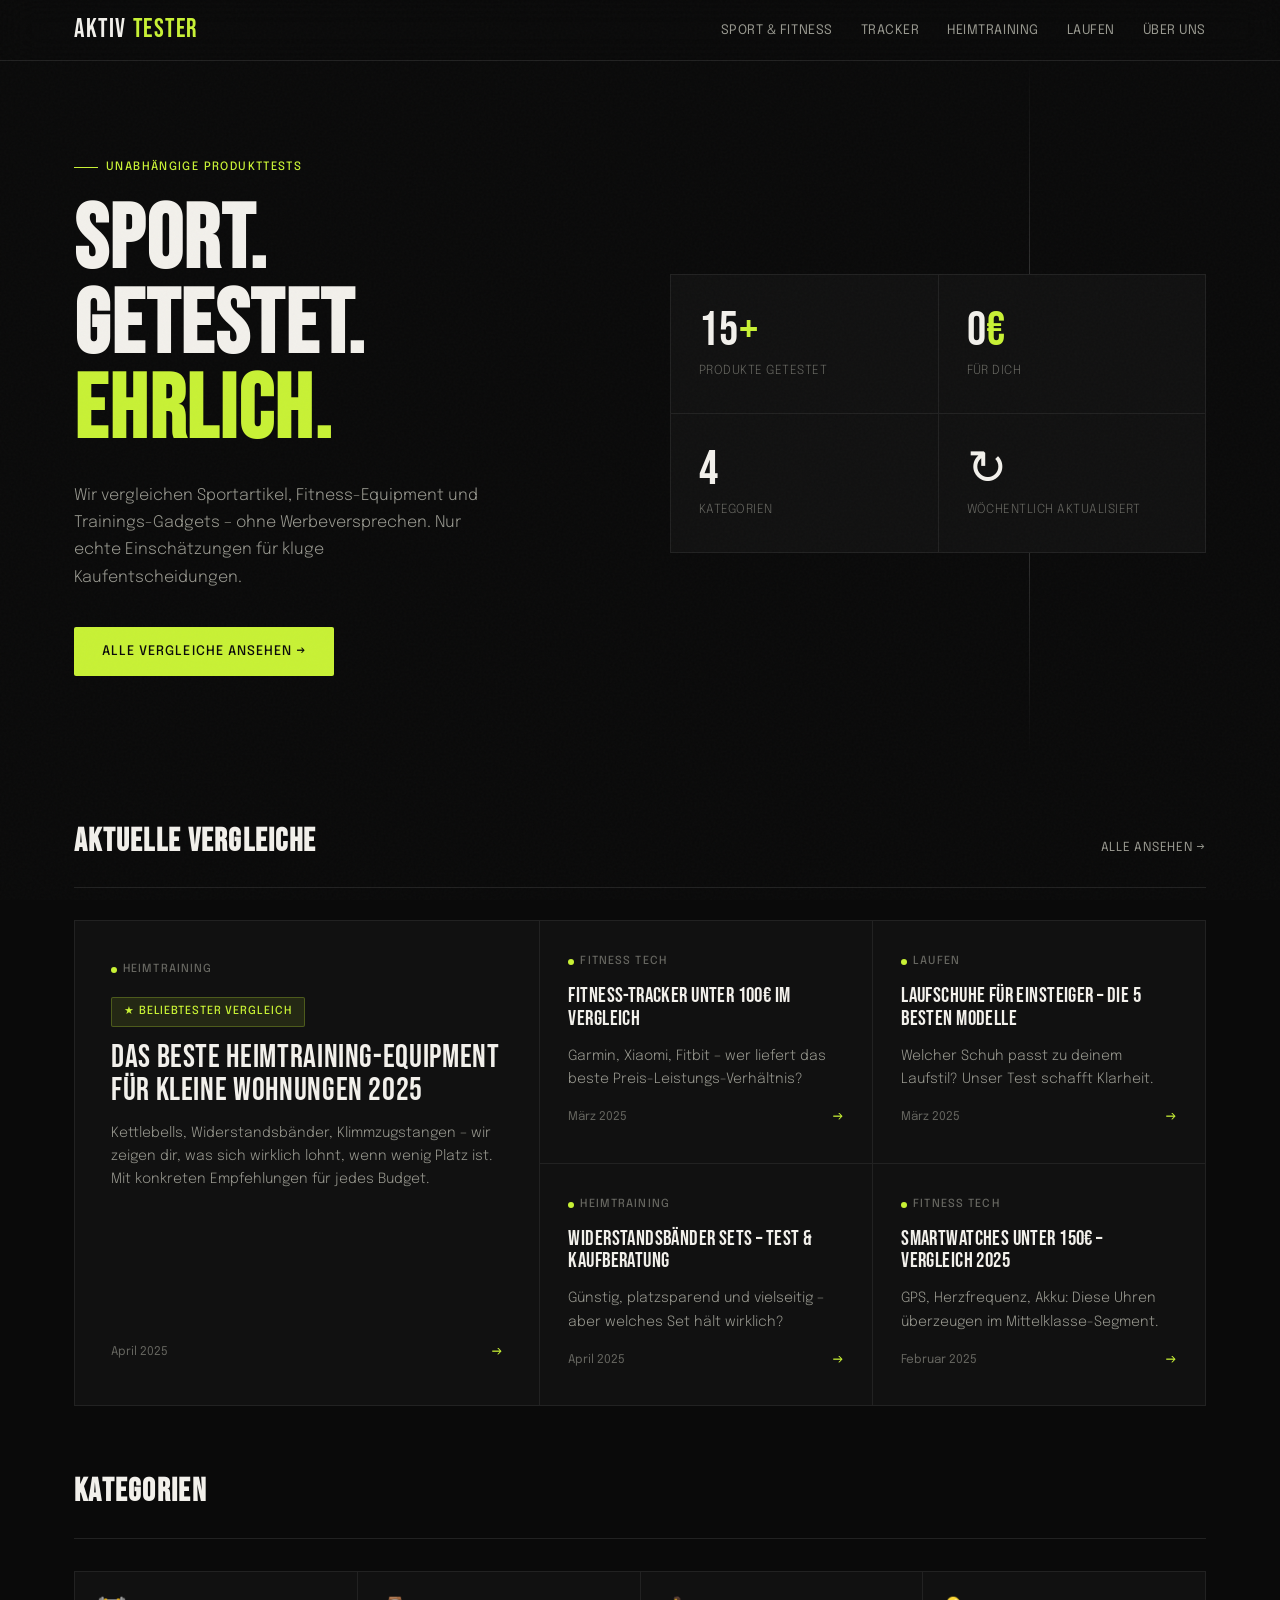
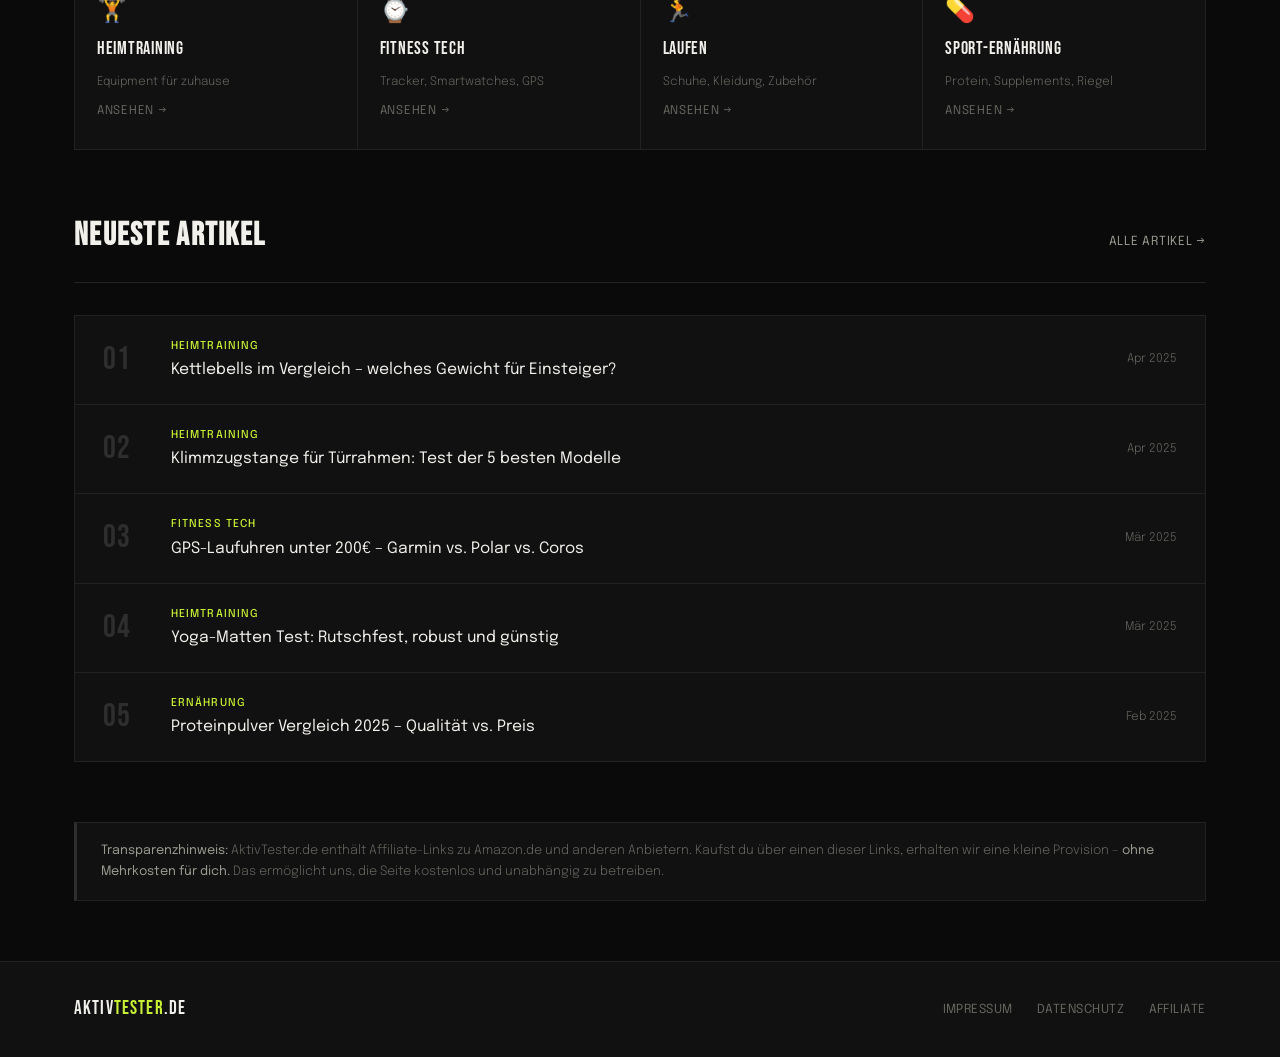
==== index.html @ 238b022d "Initial commit" ====
<!DOCTYPE html>
<html lang="de">

<head>
  <meta charset="UTF-8" />
  <meta name="viewport" content="width=device-width, initial-scale=1.0" />
  <title>AktivTester – Ehrliche Sportprodukt-Vergleiche</title>
  <meta name="description"
    content="Unabhängige Vergleiche von Sportartikeln, Fitness-Equipment und Trainings-Gadgets. Finde das beste Produkt für dein Budget." />
  <link rel="preconnect" href="https://fonts.googleapis.com" />
  <link href="https://fonts.googleapis.com/css2?family=Bebas+Neue&family=Epilogue:wght@300;400;500&display=swap"
    rel="stylesheet" />
  <style>
    :root {
      --bg: #0a0a0a;
      --bg2: #111111;
      --bg3: #181818;
      --border: #222222;
      --border2: #2e2e2e;
      --text: #f2f0eb;
      --muted: #666660;
      --muted2: #999990;
      --accent: #c8f135;
      --accent2: #f13535;
      --white: #ffffff;
    }

    *,
    *::before,
    *::after {
      box-sizing: border-box;
      margin: 0;
      padding: 0;
    }

    html {
      scroll-behavior: smooth;
    }

    body {
      background: var(--bg);
      color: var(--text);
      font-family: 'Epilogue', sans-serif;
      font-size: 16px;
      line-height: 1.6;
      overflow-x: hidden;
    }

    /* GRAIN */
    body::after {
      content: '';
      position: fixed;
      inset: 0;
      pointer-events: none;
      z-index: 999;
      opacity: 0.025;
      background-image: url("data:image/svg+xml,%3Csvg viewBox='0 0 512 512' xmlns='http://www.w3.org/2000/svg'%3E%3Cfilter id='n'%3E%3CfeTurbulence type='fractalNoise' baseFrequency='0.75' numOctaves='4' stitchTiles='stitch'/%3E%3C/filter%3E%3Crect width='100%25' height='100%25' filter='url(%23n)'/%3E%3C/svg%3E");
    }

    a {
      text-decoration: none;
      color: inherit;
    }

    /* ─── HEADER ─── */
    header {
      position: sticky;
      top: 0;
      z-index: 100;
      background: rgba(10, 10, 10, 0.9);
      backdrop-filter: blur(20px);
      border-bottom: 1px solid var(--border);
    }

    .nav-inner {
      max-width: 1180px;
      margin: 0 auto;
      padding: 0 24px;
      height: 60px;
      display: flex;
      align-items: center;
      justify-content: space-between;
    }

    .logo {
      font-family: 'Bebas Neue', sans-serif;
      font-size: 1.6rem;
      letter-spacing: 0.06em;
      color: var(--text);
      display: flex;
      align-items: center;
      gap: 6px;
    }

    .logo-accent {
      color: var(--accent);
    }

    .nav-links {
      display: flex;
      gap: 28px;
      align-items: center;
    }

    .nav-links a {
      font-size: 0.82rem;
      font-weight: 400;
      color: var(--muted2);
      letter-spacing: 0.04em;
      text-transform: uppercase;
      transition: color 0.2s;
    }

    .nav-links a:hover {
      color: var(--text);
    }

    /* ─── HERO ─── */
    .hero {
      position: relative;
      max-width: 1180px;
      margin: 0 auto;
      padding: 90px 24px 80px;
      display: grid;
      grid-template-columns: 1fr 1fr;
      gap: 60px;
      align-items: center;
    }

    /* big diagonal accent line */
    .hero::before {
      content: '';
      position: absolute;
      top: 0;
      right: 200px;
      width: 1px;
      height: 100%;
      background: linear-gradient(to bottom, transparent, var(--border2) 30%, var(--border2) 70%, transparent);
      pointer-events: none;
    }

    .hero-kicker {
      display: inline-flex;
      align-items: center;
      gap: 8px;
      font-size: 0.72rem;
      font-weight: 500;
      letter-spacing: 0.12em;
      text-transform: uppercase;
      color: var(--accent);
      margin-bottom: 22px;
    }

    .hero-kicker::before {
      content: '';
      display: block;
      width: 24px;
      height: 1px;
      background: var(--accent);
    }

    .hero h1 {
      font-family: 'Bebas Neue', sans-serif;
      font-size: clamp(3.5rem, 7vw, 6rem);
      line-height: 0.95;
      letter-spacing: 0.02em;
      margin-bottom: 28px;
    }

    .hero h1 .line-accent {
      color: var(--accent);
    }

    .hero-sub {
      color: var(--muted2);
      font-size: 1rem;
      font-weight: 300;
      max-width: 420px;
      margin-bottom: 36px;
      line-height: 1.7;
    }

    .hero-cta {
      display: inline-flex;
      align-items: center;
      gap: 10px;
      background: var(--accent);
      color: #0a0a0a;
      font-size: 0.82rem;
      font-weight: 500;
      letter-spacing: 0.08em;
      text-transform: uppercase;
      padding: 14px 28px;
      border-radius: 2px;
      transition: opacity 0.2s, transform 0.2s;
    }

    .hero-cta:hover {
      opacity: 0.88;
      transform: translateY(-2px);
    }

    /* hero right: stat blocks */
    .hero-stats {
      display: grid;
      grid-template-columns: 1fr 1fr;
      gap: 1px;
      background: var(--border);
      border: 1px solid var(--border);
    }

    .stat-box {
      background: var(--bg2);
      padding: 32px 28px;
    }

    .stat-num {
      font-family: 'Bebas Neue', sans-serif;
      font-size: 3rem;
      letter-spacing: 0.02em;
      color: var(--text);
      line-height: 1;
      margin-bottom: 6px;
    }

    .stat-num span {
      color: var(--accent);
    }

    .stat-label {
      font-size: 0.78rem;
      color: var(--muted);
      font-weight: 300;
      letter-spacing: 0.04em;
      text-transform: uppercase;
    }

    /* ─── SECTION ─── */
    .section {
      max-width: 1180px;
      margin: 0 auto;
      padding: 60px 24px;
    }

    .section-top {
      display: flex;
      align-items: baseline;
      justify-content: space-between;
      margin-bottom: 32px;
      border-bottom: 1px solid var(--border);
      padding-bottom: 20px;
    }

    .section-heading {
      font-family: 'Bebas Neue', sans-serif;
      font-size: 2rem;
      letter-spacing: 0.04em;
    }

    .section-link {
      font-size: 0.78rem;
      color: var(--muted2);
      letter-spacing: 0.06em;
      text-transform: uppercase;
      transition: color 0.2s;
      display: flex;
      align-items: center;
      gap: 6px;
    }

    .section-link:hover {
      color: var(--accent);
    }

    /* ─── FEATURED GRID ─── */
    .featured-grid {
      display: grid;
      grid-template-columns: 1.4fr 1fr 1fr;
      grid-template-rows: auto auto;
      gap: 1px;
      background: var(--border);
      border: 1px solid var(--border);
    }

    .feat-card {
      background: var(--bg2);
      padding: 32px 28px;
      display: flex;
      flex-direction: column;
      gap: 14px;
      transition: background 0.25s;
      cursor: pointer;
      position: relative;
      overflow: hidden;
    }

    .feat-card::after {
      content: '';
      position: absolute;
      bottom: 0;
      left: 0;
      width: 0;
      height: 2px;
      background: var(--accent);
      transition: width 0.3s ease;
    }

    .feat-card:hover {
      background: var(--bg3);
    }

    .feat-card:hover::after {
      width: 100%;
    }

    .feat-card.large {
      grid-row: span 2;
      padding: 40px 36px;
    }

    .card-tag {
      display: inline-flex;
      align-items: center;
      gap: 6px;
      font-size: 0.7rem;
      font-weight: 500;
      letter-spacing: 0.1em;
      text-transform: uppercase;
      color: var(--muted);
    }

    .card-tag::before {
      content: '';
      display: block;
      width: 6px;
      height: 6px;
      border-radius: 50%;
      background: var(--accent);
    }

    .feat-card.large .card-title {
      font-family: 'Bebas Neue', sans-serif;
      font-size: 2rem;
      letter-spacing: 0.02em;
      line-height: 1.05;
      color: var(--text);
    }

    .card-title {
      font-family: 'Bebas Neue', sans-serif;
      font-size: 1.3rem;
      letter-spacing: 0.02em;
      line-height: 1.1;
      color: var(--text);
    }

    .card-desc {
      font-size: 0.88rem;
      color: var(--muted2);
      font-weight: 300;
      line-height: 1.65;
      flex: 1;
    }

    .card-meta {
      display: flex;
      align-items: center;
      justify-content: space-between;
      font-size: 0.75rem;
      color: var(--muted);
    }

    .card-arrow {
      color: var(--accent);
      font-size: 1rem;
      transition: transform 0.2s;
    }

    .feat-card:hover .card-arrow {
      transform: translateX(4px);
    }

    /* winner badge */
    .winner-badge {
      display: inline-flex;
      align-items: center;
      gap: 6px;
      background: rgba(200, 241, 53, 0.1);
      border: 1px solid rgba(200, 241, 53, 0.25);
      color: var(--accent);
      font-size: 0.7rem;
      font-weight: 500;
      letter-spacing: 0.08em;
      text-transform: uppercase;
      padding: 5px 12px;
      border-radius: 2px;
      margin-top: 4px;
      width: fit-content;
    }

    /* ─── CATEGORIES ─── */
    .cat-grid {
      display: grid;
      grid-template-columns: repeat(4, 1fr);
      gap: 1px;
      background: var(--border);
      border: 1px solid var(--border);
    }

    .cat-card {
      background: var(--bg2);
      padding: 28px 22px;
      transition: background 0.2s;
      cursor: pointer;
      display: flex;
      flex-direction: column;
      gap: 10px;
    }

    .cat-card:hover {
      background: var(--bg3);
    }

    .cat-icon {
      font-size: 1.5rem;
      line-height: 1;
    }

    .cat-name {
      font-family: 'Bebas Neue', sans-serif;
      font-size: 1.15rem;
      letter-spacing: 0.04em;
      color: var(--text);
    }

    .cat-count {
      font-size: 0.75rem;
      color: var(--muted);
      font-weight: 300;
    }

    .cat-arrow {
      margin-top: auto;
      font-size: 0.75rem;
      color: var(--muted);
      letter-spacing: 0.06em;
      text-transform: uppercase;
      transition: color 0.2s;
    }

    .cat-card:hover .cat-arrow {
      color: var(--accent);
    }

    /* ─── LATEST POSTS ─── */
    .posts-list {
      display: flex;
      flex-direction: column;
      border: 1px solid var(--border);
    }

    .post-row {
      display: grid;
      grid-template-columns: auto 1fr auto;
      align-items: center;
      gap: 28px;
      padding: 22px 28px;
      border-bottom: 1px solid var(--border);
      background: var(--bg2);
      transition: background 0.2s;
      cursor: pointer;
    }

    .post-row:last-child {
      border-bottom: none;
    }

    .post-row:hover {
      background: var(--bg3);
    }

    .post-num {
      font-family: 'Bebas Neue', sans-serif;
      font-size: 2rem;
      color: var(--border2);
      letter-spacing: 0.02em;
      line-height: 1;
      min-width: 40px;
    }

    .post-info {
      flex: 1;
    }

    .post-tag {
      font-size: 0.68rem;
      font-weight: 500;
      letter-spacing: 0.1em;
      text-transform: uppercase;
      color: var(--accent);
      margin-bottom: 5px;
    }

    .post-title {
      font-size: 0.98rem;
      font-weight: 400;
      color: var(--text);
      line-height: 1.4;
    }

    .post-date {
      font-size: 0.75rem;
      color: var(--muted);
      font-weight: 300;
      white-space: nowrap;
    }

    /* ─── DISCLAIMER ─── */
    .disclaimer-wrap {
      max-width: 1180px;
      margin: 0 auto 60px;
      padding: 0 24px;
    }

    .disclaimer {
      border: 1px solid var(--border);
      background: var(--bg2);
      padding: 18px 24px;
      display: flex;
      gap: 14px;
      align-items: flex-start;
      border-left: 3px solid var(--border2);
    }

    .disclaimer p {
      font-size: 0.8rem;
      color: var(--muted);
      line-height: 1.6;
      font-weight: 300;
    }

    .disclaimer strong {
      color: var(--muted2);
      font-weight: 400;
    }

    /* ─── FOOTER ─── */
    footer {
      border-top: 1px solid var(--border);
      background: var(--bg2);
    }

    .footer-inner {
      max-width: 1180px;
      margin: 0 auto;
      padding: 32px 24px;
      display: flex;
      align-items: center;
      justify-content: space-between;
    }

    .footer-logo {
      font-family: 'Bebas Neue', sans-serif;
      font-size: 1.2rem;
      letter-spacing: 0.06em;
    }

    .footer-logo span {
      color: var(--accent);
    }

    .footer-links {
      display: flex;
      gap: 24px;
    }

    .footer-links a {
      font-size: 0.78rem;
      color: var(--muted);
      letter-spacing: 0.04em;
      text-transform: uppercase;
      transition: color 0.2s;
    }

    .footer-links a:hover {
      color: var(--text);
    }

    /* ─── ANIMATIONS ─── */
    @keyframes fadeUp {
      from {
        opacity: 0;
        transform: translateY(20px);
      }

      to {
        opacity: 1;
        transform: translateY(0);
      }
    }

    .hero-kicker {
      animation: fadeUp 0.5s ease both;
    }

    .hero h1 {
      animation: fadeUp 0.5s 0.08s ease both;
    }

    .hero-sub {
      animation: fadeUp 0.5s 0.16s ease both;
    }

    .hero-cta {
      animation: fadeUp 0.5s 0.24s ease both;
    }

    .hero-stats {
      animation: fadeUp 0.5s 0.32s ease both;
    }

    /* ─── RESPONSIVE ─── */
    @media (max-width: 900px) {
      .hero {
        grid-template-columns: 1fr;
        gap: 40px;
      }

      .hero::before {
        display: none;
      }

      .featured-grid {
        grid-template-columns: 1fr;
      }

      .feat-card.large {
        grid-row: span 1;
      }

      .cat-grid {
        grid-template-columns: 1fr 1fr;
      }

      .nav-links {
        display: none;
      }
    }

    @media (max-width: 600px) {
      .cat-grid {
        grid-template-columns: 1fr;
      }

      .post-row {
        grid-template-columns: 1fr;
        gap: 8px;
      }

      .post-num {
        display: none;
      }

      .footer-inner {
        flex-direction: column;
        gap: 20px;
        text-align: center;
      }

      .footer-links {
        flex-wrap: wrap;
        justify-content: center;
      }
    }
  </style>
</head>

<body>

  <!-- ─── HEADER ─── -->
  <header>
    <div class="nav-inner">
      <a href="index.html" class="logo">
        Aktiv<span class="logo-accent">Tester</span>
      </a>
      <nav class="nav-links">
        <a href="sport/index.html">Sport & Fitness</a>
        <a href="sport/tracker.html">Tracker</a>
        <a href="sport/heimtraining.html">Heimtraining</a>
        <a href="sport/laufen.html">Laufen</a>
        <a href="ueber-uns.html">Über uns</a>
      </nav>
    </div>
  </header>

  <!-- ─── HERO ─── -->
  <section>
    <div class="hero">
      <div>
        <div class="hero-kicker">Unabhängige Produkttests</div>
        <h1>
          SPORT.<br />
          GETESTET.<br />
          <span class="line-accent">EHRLICH.</span>
        </h1>
        <p class="hero-sub">Wir vergleichen Sportartikel, Fitness-Equipment und Trainings-Gadgets – ohne
          Werbeversprechen. Nur echte Einschätzungen für kluge Kaufentscheidungen.</p>
        <a href="sport/index.html" class="hero-cta">
          Alle Vergleiche ansehen →
        </a>
      </div>

      <div class="hero-stats">
        <div class="stat-box">
          <div class="stat-num">15<span>+</span></div>
          <div class="stat-label">Produkte getestet</div>
        </div>
        <div class="stat-box">
          <div class="stat-num">0<span>€</span></div>
          <div class="stat-label">Für dich</div>
        </div>
        <div class="stat-box">
          <div class="stat-num">4</div>
          <div class="stat-label">Kategorien</div>
        </div>
        <div class="stat-box">
          <div class="stat-num">↻</div>
          <div class="stat-label">Wöchentlich aktualisiert</div>
        </div>
      </div>
    </div>
    </div>
  </section>

  <!-- ─── FEATURED ─── -->
  <div class="section">
    <div class="section-top">
      <h2 class="section-heading">Aktuelle Vergleiche</h2>
      <a href="sport/index.html" class="section-link">Alle ansehen →</a>
    </div>

    <div class="featured-grid">

      <!-- Large card -->
      <a href="sport/heimtraining-equipment.html" class="feat-card large">
        <div class="card-tag">Heimtraining</div>
        <div class="winner-badge">★ Beliebtester Vergleich</div>
        <div class="card-title">Das beste Heimtraining-Equipment für kleine Wohnungen 2025</div>
        <p class="card-desc">Kettlebells, Widerstandsbänder, Klimmzugstangen – wir zeigen dir, was sich wirklich lohnt,
          wenn wenig Platz ist. Mit konkreten Empfehlungen für jedes Budget.</p>
        <div class="card-meta">
          <span>April 2025</span>
          <span class="card-arrow">→</span>
        </div>
      </a>

      <!-- Small cards -->
      <a href="sport/fitness-tracker-vergleich.html" class="feat-card">
        <div class="card-tag">Fitness Tech</div>
        <div class="card-title">Fitness-Tracker unter 100€ im Vergleich</div>
        <p class="card-desc">Garmin, Xiaomi, Fitbit – wer liefert das beste Preis-Leistungs-Verhältnis?</p>
        <div class="card-meta">
          <span>März 2025</span>
          <span class="card-arrow">→</span>
        </div>
      </a>

      <a href="sport/laufschuhe-einsteiger.html" class="feat-card">
        <div class="card-tag">Laufen</div>
        <div class="card-title">Laufschuhe für Einsteiger – die 5 besten Modelle</div>
        <p class="card-desc">Welcher Schuh passt zu deinem Laufstil? Unser Test schafft Klarheit.</p>
        <div class="card-meta">
          <span>März 2025</span>
          <span class="card-arrow">→</span>
        </div>
      </a>

      <a href="sport/widerstandsbaender.html" class="feat-card">
        <div class="card-tag">Heimtraining</div>
        <div class="card-title">Widerstandsbänder Sets – Test & Kaufberatung</div>
        <p class="card-desc">Günstig, platzsparend und vielseitig – aber welches Set hält wirklich?</p>
        <div class="card-meta">
          <span>April 2025</span>
          <span class="card-arrow">→</span>
        </div>
      </a>

      <a href="sport/smartwatches.html" class="feat-card">
        <div class="card-tag">Fitness Tech</div>
        <div class="card-title">Smartwatches unter 150€ – Vergleich 2025</div>
        <p class="card-desc">GPS, Herzfrequenz, Akku: Diese Uhren überzeugen im Mittelklasse-Segment.</p>
        <div class="card-meta">
          <span>Februar 2025</span>
          <span class="card-arrow">→</span>
        </div>
      </a>

    </div>
  </div>

  <!-- ─── CATEGORIES ─── -->
  <div class="section" style="padding-top: 0;">
    <div class="section-top">
      <h2 class="section-heading">Kategorien</h2>
    </div>
    <div class="cat-grid">
      <a href="sport/heimtraining.html" class="cat-card">
        <div class="cat-icon">🏋️</div>
        <div class="cat-name">Heimtraining</div>
        <div class="cat-count">Equipment für zuhause</div>
        <div class="cat-arrow">Ansehen →</div>
      </a>
      <a href="sport/tracker.html" class="cat-card">
        <div class="cat-icon">⌚</div>
        <div class="cat-name">Fitness Tech</div>
        <div class="cat-count">Tracker, Smartwatches, GPS</div>
        <div class="cat-arrow">Ansehen →</div>
      </a>
      <a href="sport/laufen.html" class="cat-card">
        <div class="cat-icon">🏃</div>
        <div class="cat-name">Laufen</div>
        <div class="cat-count">Schuhe, Kleidung, Zubehör</div>
        <div class="cat-arrow">Ansehen →</div>
      </a>
      <a href="sport/ernaehrung.html" class="cat-card">
        <div class="cat-icon">💊</div>
        <div class="cat-name">Sport-Ernährung</div>
        <div class="cat-count">Protein, Supplements, Riegel</div>
        <div class="cat-arrow">Ansehen →</div>
      </a>
    </div>
  </div>

  <!-- ─── LATEST POSTS ─── -->
  <div class="section" style="padding-top: 0;">
    <div class="section-top">
      <h2 class="section-heading">Neueste Artikel</h2>
      <a href="sport/index.html" class="section-link">Alle Artikel →</a>
    </div>
    <div class="posts-list">
      <a href="sport/kettlebell-vergleich.html" class="post-row">
        <div class="post-num">01</div>
        <div class="post-info">
          <div class="post-tag">Heimtraining</div>
          <div class="post-title">Kettlebells im Vergleich – welches Gewicht für Einsteiger?</div>
        </div>
        <div class="post-date">Apr 2025</div>
      </a>
      <a href="sport/klimmzugstange.html" class="post-row">
        <div class="post-num">02</div>
        <div class="post-info">
          <div class="post-tag">Heimtraining</div>
          <div class="post-title">Klimmzugstange für Türrahmen: Test der 5 besten Modelle</div>
        </div>
        <div class="post-date">Apr 2025</div>
      </a>
      <a href="sport/laufuhr-gps.html" class="post-row">
        <div class="post-num">03</div>
        <div class="post-info">
          <div class="post-tag">Fitness Tech</div>
          <div class="post-title">GPS-Laufuhren unter 200€ – Garmin vs. Polar vs. Coros</div>
        </div>
        <div class="post-date">Mär 2025</div>
      </a>
      <a href="sport/yoga-matte.html" class="post-row">
        <div class="post-num">04</div>
        <div class="post-info">
          <div class="post-tag">Heimtraining</div>
          <div class="post-title">Yoga-Matten Test: Rutschfest, robust und günstig</div>
        </div>
        <div class="post-date">Mär 2025</div>
      </a>
      <a href="sport/protein-pulver.html" class="post-row">
        <div class="post-num">05</div>
        <div class="post-info">
          <div class="post-tag">Ernährung</div>
          <div class="post-title">Proteinpulver Vergleich 2025 – Qualität vs. Preis</div>
        </div>
        <div class="post-date">Feb 2025</div>
      </a>
    </div>
  </div>

  <!-- ─── AFFILIATE DISCLAIMER ─── -->
  <div class="disclaimer-wrap">
    <div class="disclaimer">
      <p>
        <strong>Transparenzhinweis:</strong> AktivTester.de enthält Affiliate-Links zu Amazon.de und anderen Anbietern.
        Kaufst du über einen dieser Links, erhalten wir eine kleine Provision –
        <strong>ohne Mehrkosten für dich.</strong> Das ermöglicht uns, die Seite kostenlos und unabhängig zu betreiben.
      </p>
    </div>
  </div>

  <!-- ─── FOOTER ─── -->
  <footer>
    <div class="footer-inner">
      <div class="footer-logo">Aktiv<span>Tester</span>.de</div>
      <div class="footer-links">
        <a href="impressum.html">Impressum</a>
        <a href="datenschutz.html">Datenschutz</a>
        <a href="affiliate.html">Affiliate</a>
      </div>
    </div>
  </footer>

</body>

</html>
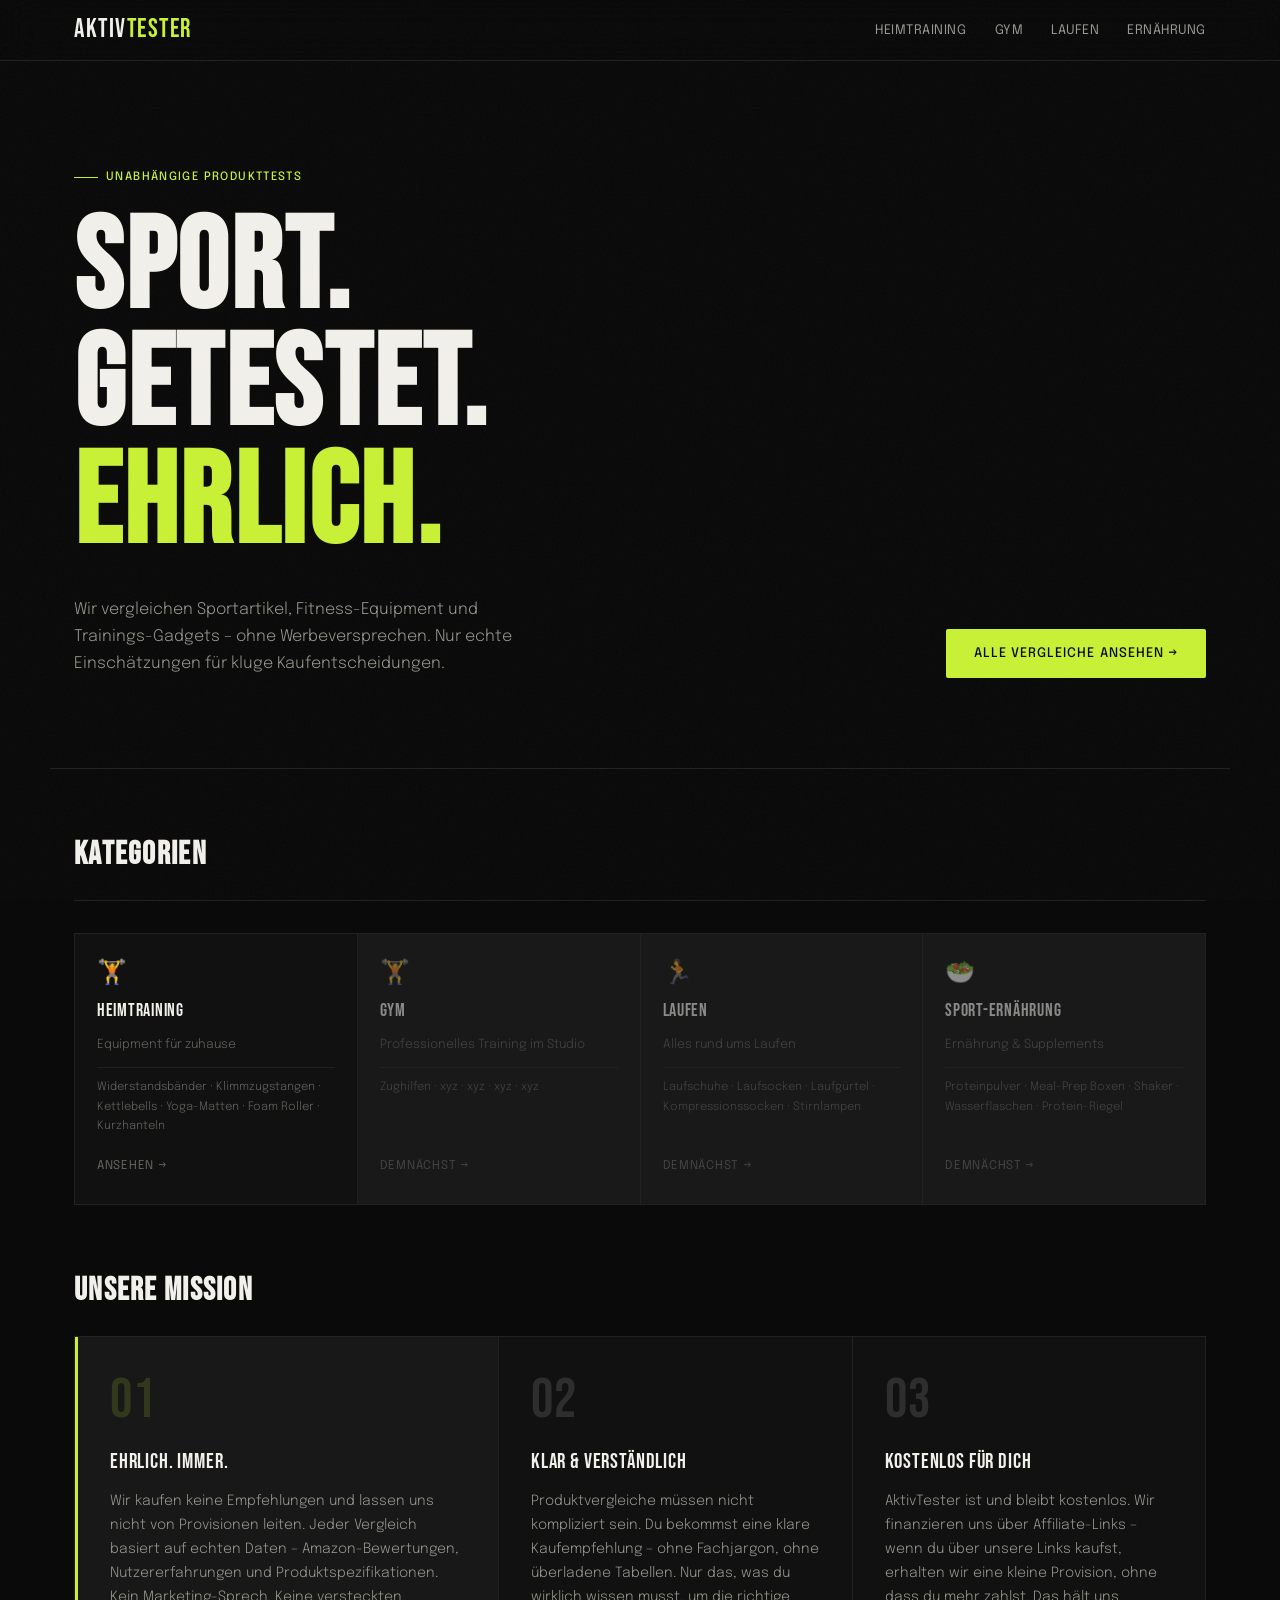
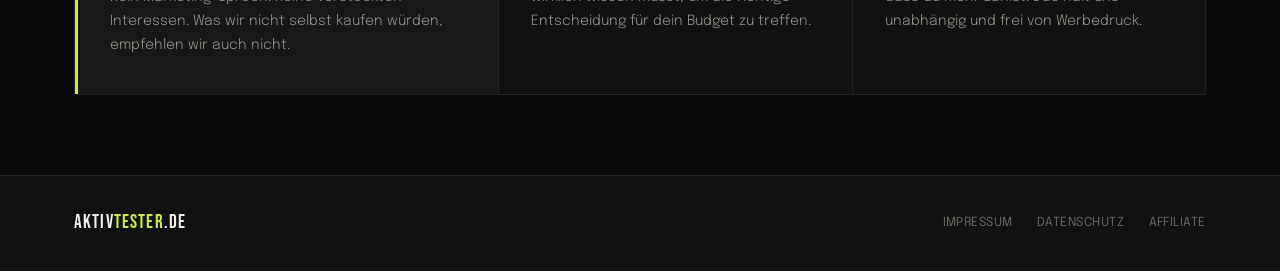
==== commit b295c61b: "1.1" ====
--- a/index.html
+++ b/index.html
@@ -1,898 +1,220 @@
 <!DOCTYPE html>
 <html lang="de">
-
 <head>
   <meta charset="UTF-8" />
   <meta name="viewport" content="width=device-width, initial-scale=1.0" />
+  <link rel="icon" type="image/png" href="favicon.png" />
   <title>AktivTester – Ehrliche Sportprodukt-Vergleiche</title>
-  <meta name="description"
-    content="Unabhängige Vergleiche von Sportartikeln, Fitness-Equipment und Trainings-Gadgets. Finde das beste Produkt für dein Budget." />
+  <meta name="description" content="Unabhängige Vergleiche von Sportartikeln, Fitness-Equipment und Trainings-Gadgets. Finde das beste Produkt für dein Budget." />
   <link rel="preconnect" href="https://fonts.googleapis.com" />
-  <link href="https://fonts.googleapis.com/css2?family=Bebas+Neue&family=Epilogue:wght@300;400;500&display=swap"
-    rel="stylesheet" />
+  <link href="https://fonts.googleapis.com/css2?family=Bebas+Neue&family=Epilogue:wght@300;400;500&display=swap" rel="stylesheet" />
   <style>
     :root {
-      --bg: #0a0a0a;
-      --bg2: #111111;
-      --bg3: #181818;
-      --border: #222222;
-      --border2: #2e2e2e;
-      --text: #f2f0eb;
-      --muted: #666660;
-      --muted2: #999990;
+      --bg: #0a0a0a; --bg2: #111111; --bg3: #181818;
+      --border: #222222; --border2: #2e2e2e;
+      --text: #f2f0eb; --muted: #666660; --muted2: #999990;
       --accent: #c8f135;
-      --accent2: #f13535;
-      --white: #ffffff;
     }
-
-    *,
-    *::before,
-    *::after {
-      box-sizing: border-box;
-      margin: 0;
-      padding: 0;
+    *, *::before, *::after { box-sizing: border-box; margin: 0; padding: 0; }
+    html { scroll-behavior: smooth; }
+    body { background: var(--bg); color: var(--text); font-family: 'Epilogue', sans-serif; font-size: 16px; line-height: 1.6; overflow-x: hidden; }
+    body::after { content: ''; position: fixed; inset: 0; pointer-events: none; z-index: 999; opacity: 0.025; background-image: url("data:image/svg+xml,%3Csvg viewBox='0 0 512 512' xmlns='http://www.w3.org/2000/svg'%3E%3Cfilter id='n'%3E%3CfeTurbulence type='fractalNoise' baseFrequency='0.75' numOctaves='4' stitchTiles='stitch'/%3E%3C/filter%3E%3Crect width='100%25' height='100%25' filter='url(%23n)'/%3E%3C/svg%3E"); }
+    a { text-decoration: none; color: inherit; }
+
+    /* HEADER */
+    header { position: sticky; top: 0; z-index: 100; background: rgba(10,10,10,0.9); backdrop-filter: blur(20px); border-bottom: 1px solid var(--border); }
+    .nav-inner { max-width: 1180px; margin: 0 auto; padding: 0 24px; height: 60px; display: flex; align-items: center; justify-content: space-between; }
+    .logo { font-family: 'Bebas Neue', sans-serif; font-size: 1.6rem; letter-spacing: 0.06em; color: var(--text); }
+    .logo span { color: var(--accent); }
+    .nav-links { display: flex; gap: 28px; align-items: center; }
+    .nav-links a { font-size: 0.82rem; font-weight: 400; color: var(--muted2); letter-spacing: 0.04em; text-transform: uppercase; transition: color 0.2s; }
+    .nav-links a:hover { color: var(--text); }
+
+    /* HERO – single column, full width */
+    .hero { max-width: 1180px; margin: 0 auto; padding: 100px 24px 90px; border-bottom: 1px solid var(--border); }
+    .hero-kicker { display: inline-flex; align-items: center; gap: 8px; font-size: 0.72rem; font-weight: 500; letter-spacing: 0.12em; text-transform: uppercase; color: var(--accent); margin-bottom: 24px; }
+    .hero-kicker::before { content: ''; display: block; width: 24px; height: 1px; background: var(--accent); }
+    .hero h1 { font-family: 'Bebas Neue', sans-serif; font-size: clamp(4rem, 10vw, 8rem); line-height: 0.92; letter-spacing: 0.02em; margin-bottom: 32px; max-width: 900px; }
+    .hero h1 .line-accent { color: var(--accent); }
+    .hero-bottom { display: flex; align-items: flex-end; justify-content: space-between; gap: 40px; flex-wrap: wrap; }
+    .hero-sub { color: var(--muted2); font-size: 1rem; font-weight: 300; max-width: 480px; line-height: 1.7; }
+    .hero-cta { display: inline-flex; align-items: center; gap: 10px; background: var(--accent); color: #0a0a0a; font-size: 0.82rem; font-weight: 500; letter-spacing: 0.08em; text-transform: uppercase; padding: 14px 28px; border-radius: 2px; white-space: nowrap; flex-shrink: 0; transition: opacity 0.2s, transform 0.2s; }
+    .hero-cta:hover { opacity: 0.88; transform: translateY(-2px); }
+
+    /* SECTION */
+    .section { max-width: 1180px; margin: 0 auto; padding: 60px 24px; }
+    .section-top { display: flex; align-items: baseline; justify-content: space-between; margin-bottom: 32px; border-bottom: 1px solid var(--border); padding-bottom: 20px; }
+    .section-heading { font-family: 'Bebas Neue', sans-serif; font-size: 2rem; letter-spacing: 0.04em; }
+
+    /* CATEGORIES */
+    .cat-grid { display: grid; grid-template-columns: repeat(4, 1fr); gap: 1px; background: var(--border); border: 1px solid var(--border); }
+    .cat-card { background: var(--bg2); padding: 28px 22px; transition: background 0.2s; display: flex; flex-direction: column; gap: 10px; }
+    .cat-card:hover { background: var(--bg3); }
+    .cat-icon { font-size: 1.5rem; line-height: 1; }
+    .cat-name { font-family: 'Bebas Neue', sans-serif; font-size: 1.15rem; letter-spacing: 0.04em; color: var(--text); }
+    .cat-desc { font-size: 0.78rem; color: var(--muted); font-weight: 300; }
+    .cat-sub { font-size: 0.72rem; color: var(--muted); font-weight: 300; line-height: 1.7; border-top: 1px solid var(--border); padding-top: 10px; margin-top: 2px; }
+    .cat-arrow { margin-top: auto; padding-top: 10px; font-size: 0.75rem; color: var(--muted); letter-spacing: 0.06em; text-transform: uppercase; transition: color 0.2s; }
+    .cat-card:hover .cat-arrow { color: var(--accent); }
+    .cat-soon { color: var(--muted); opacity: 0.5; }
+
+    /* MISSION */
+    .mission { max-width: 1180px; margin: 0 auto; padding: 0 24px 80px; }
+    .mission-top { border-bottom: 1px solid var(--border); padding-bottom: 20px; margin-bottom: 0; }
+    .mission-grid { display: grid; grid-template-columns: 1.2fr 1fr 1fr; gap: 1px; background: var(--border); border: 1px solid var(--border); border-top: none; }
+    .mission-block { background: var(--bg2); padding: 36px 32px; }
+    .mission-block.highlight { background: var(--bg3); border-left: 3px solid var(--accent); }
+    .mission-num { font-family: 'Bebas Neue', sans-serif; font-size: 3.5rem; color: var(--border2); line-height: 1; margin-bottom: 16px; letter-spacing: 0.02em; }
+    .mission-block.highlight .mission-num { color: rgba(200,241,53,0.15); }
+    .mission-title { font-family: 'Bebas Neue', sans-serif; font-size: 1.3rem; letter-spacing: 0.04em; color: var(--text); margin-bottom: 12px; }
+    .mission-text { font-size: 0.88rem; color: var(--muted2); font-weight: 300; line-height: 1.7; }
+
+    /* FOOTER */
+    footer { border-top: 1px solid var(--border); background: var(--bg2); }
+    .footer-inner { max-width: 1180px; margin: 0 auto; padding: 32px 24px; display: flex; align-items: center; justify-content: space-between; }
+    .footer-logo { font-family: 'Bebas Neue', sans-serif; font-size: 1.2rem; letter-spacing: 0.06em; }
+    .footer-logo span { color: var(--accent); }
+    .footer-links { display: flex; gap: 24px; }
+    .footer-links a { font-size: 0.78rem; color: var(--muted); letter-spacing: 0.04em; text-transform: uppercase; transition: color 0.2s; }
+    .footer-links a:hover { color: var(--text); }
+
+    /* RESPONSIVE */
+    @media (max-width: 900px) {
+      .cat-grid { grid-template-columns: 1fr 1fr; }
+      .mission-grid { grid-template-columns: 1fr; }
+      .nav-links { display: none; }
+      .hero-bottom { flex-direction: column; align-items: flex-start; }
     }
-
-    html {
-      scroll-behavior: smooth;
-    }
-
-    body {
-      background: var(--bg);
-      color: var(--text);
-      font-family: 'Epilogue', sans-serif;
-      font-size: 16px;
-      line-height: 1.6;
-      overflow-x: hidden;
-    }
-
-    /* GRAIN */
-    body::after {
-      content: '';
-      position: fixed;
-      inset: 0;
-      pointer-events: none;
-      z-index: 999;
-      opacity: 0.025;
-      background-image: url("data:image/svg+xml,%3Csvg viewBox='0 0 512 512' xmlns='http://www.w3.org/2000/svg'%3E%3Cfilter id='n'%3E%3CfeTurbulence type='fractalNoise' baseFrequency='0.75' numOctaves='4' stitchTiles='stitch'/%3E%3C/filter%3E%3Crect width='100%25' height='100%25' filter='url(%23n)'/%3E%3C/svg%3E");
-    }
-
-    a {
-      text-decoration: none;
-      color: inherit;
-    }
-
-    /* ─── HEADER ─── */
-    header {
-      position: sticky;
-      top: 0;
-      z-index: 100;
-      background: rgba(10, 10, 10, 0.9);
-      backdrop-filter: blur(20px);
-      border-bottom: 1px solid var(--border);
-    }
-
-    .nav-inner {
-      max-width: 1180px;
-      margin: 0 auto;
-      padding: 0 24px;
-      height: 60px;
-      display: flex;
-      align-items: center;
-      justify-content: space-between;
-    }
-
-    .logo {
-      font-family: 'Bebas Neue', sans-serif;
-      font-size: 1.6rem;
-      letter-spacing: 0.06em;
-      color: var(--text);
-      display: flex;
-      align-items: center;
-      gap: 6px;
-    }
-
-    .logo-accent {
-      color: var(--accent);
-    }
-
-    .nav-links {
-      display: flex;
-      gap: 28px;
-      align-items: center;
-    }
-
-    .nav-links a {
-      font-size: 0.82rem;
-      font-weight: 400;
-      color: var(--muted2);
-      letter-spacing: 0.04em;
-      text-transform: uppercase;
-      transition: color 0.2s;
-    }
-
-    .nav-links a:hover {
-      color: var(--text);
-    }
-
-    /* ─── HERO ─── */
-    .hero {
-      position: relative;
-      max-width: 1180px;
-      margin: 0 auto;
-      padding: 90px 24px 80px;
-      display: grid;
-      grid-template-columns: 1fr 1fr;
-      gap: 60px;
-      align-items: center;
-    }
-
-    /* big diagonal accent line */
-    .hero::before {
-      content: '';
-      position: absolute;
-      top: 0;
-      right: 200px;
-      width: 1px;
-      height: 100%;
-      background: linear-gradient(to bottom, transparent, var(--border2) 30%, var(--border2) 70%, transparent);
-      pointer-events: none;
-    }
-
-    .hero-kicker {
-      display: inline-flex;
-      align-items: center;
-      gap: 8px;
-      font-size: 0.72rem;
-      font-weight: 500;
-      letter-spacing: 0.12em;
-      text-transform: uppercase;
-      color: var(--accent);
-      margin-bottom: 22px;
-    }
-
-    .hero-kicker::before {
-      content: '';
-      display: block;
-      width: 24px;
-      height: 1px;
-      background: var(--accent);
-    }
-
-    .hero h1 {
-      font-family: 'Bebas Neue', sans-serif;
-      font-size: clamp(3.5rem, 7vw, 6rem);
-      line-height: 0.95;
-      letter-spacing: 0.02em;
-      margin-bottom: 28px;
-    }
-
-    .hero h1 .line-accent {
-      color: var(--accent);
-    }
-
-    .hero-sub {
-      color: var(--muted2);
-      font-size: 1rem;
-      font-weight: 300;
-      max-width: 420px;
-      margin-bottom: 36px;
-      line-height: 1.7;
-    }
-
-    .hero-cta {
-      display: inline-flex;
-      align-items: center;
-      gap: 10px;
-      background: var(--accent);
-      color: #0a0a0a;
-      font-size: 0.82rem;
-      font-weight: 500;
-      letter-spacing: 0.08em;
-      text-transform: uppercase;
-      padding: 14px 28px;
-      border-radius: 2px;
-      transition: opacity 0.2s, transform 0.2s;
-    }
-
-    .hero-cta:hover {
-      opacity: 0.88;
-      transform: translateY(-2px);
-    }
-
-    /* hero right: stat blocks */
-    .hero-stats {
-      display: grid;
-      grid-template-columns: 1fr 1fr;
-      gap: 1px;
-      background: var(--border);
-      border: 1px solid var(--border);
-    }
-
-    .stat-box {
-      background: var(--bg2);
-      padding: 32px 28px;
-    }
-
-    .stat-num {
-      font-family: 'Bebas Neue', sans-serif;
-      font-size: 3rem;
-      letter-spacing: 0.02em;
-      color: var(--text);
-      line-height: 1;
-      margin-bottom: 6px;
-    }
-
-    .stat-num span {
-      color: var(--accent);
-    }
-
-    .stat-label {
-      font-size: 0.78rem;
-      color: var(--muted);
-      font-weight: 300;
-      letter-spacing: 0.04em;
-      text-transform: uppercase;
-    }
-
-    /* ─── SECTION ─── */
-    .section {
-      max-width: 1180px;
-      margin: 0 auto;
-      padding: 60px 24px;
-    }
-
-    .section-top {
-      display: flex;
-      align-items: baseline;
-      justify-content: space-between;
-      margin-bottom: 32px;
-      border-bottom: 1px solid var(--border);
-      padding-bottom: 20px;
-    }
-
-    .section-heading {
-      font-family: 'Bebas Neue', sans-serif;
-      font-size: 2rem;
-      letter-spacing: 0.04em;
-    }
-
-    .section-link {
-      font-size: 0.78rem;
-      color: var(--muted2);
-      letter-spacing: 0.06em;
-      text-transform: uppercase;
-      transition: color 0.2s;
-      display: flex;
-      align-items: center;
-      gap: 6px;
-    }
-
-    .section-link:hover {
-      color: var(--accent);
-    }
-
-    /* ─── FEATURED GRID ─── */
-    .featured-grid {
-      display: grid;
-      grid-template-columns: 1.4fr 1fr 1fr;
-      grid-template-rows: auto auto;
-      gap: 1px;
-      background: var(--border);
-      border: 1px solid var(--border);
-    }
-
-    .feat-card {
-      background: var(--bg2);
-      padding: 32px 28px;
-      display: flex;
-      flex-direction: column;
-      gap: 14px;
-      transition: background 0.25s;
-      cursor: pointer;
-      position: relative;
-      overflow: hidden;
-    }
-
-    .feat-card::after {
-      content: '';
-      position: absolute;
-      bottom: 0;
-      left: 0;
-      width: 0;
-      height: 2px;
-      background: var(--accent);
-      transition: width 0.3s ease;
-    }
-
-    .feat-card:hover {
-      background: var(--bg3);
-    }
-
-    .feat-card:hover::after {
-      width: 100%;
-    }
-
-    .feat-card.large {
-      grid-row: span 2;
-      padding: 40px 36px;
-    }
-
-    .card-tag {
-      display: inline-flex;
-      align-items: center;
-      gap: 6px;
-      font-size: 0.7rem;
-      font-weight: 500;
-      letter-spacing: 0.1em;
-      text-transform: uppercase;
-      color: var(--muted);
-    }
-
-    .card-tag::before {
-      content: '';
-      display: block;
-      width: 6px;
-      height: 6px;
-      border-radius: 50%;
-      background: var(--accent);
-    }
-
-    .feat-card.large .card-title {
-      font-family: 'Bebas Neue', sans-serif;
-      font-size: 2rem;
-      letter-spacing: 0.02em;
-      line-height: 1.05;
-      color: var(--text);
-    }
-
-    .card-title {
-      font-family: 'Bebas Neue', sans-serif;
-      font-size: 1.3rem;
-      letter-spacing: 0.02em;
-      line-height: 1.1;
-      color: var(--text);
-    }
-
-    .card-desc {
-      font-size: 0.88rem;
-      color: var(--muted2);
-      font-weight: 300;
-      line-height: 1.65;
-      flex: 1;
-    }
-
-    .card-meta {
-      display: flex;
-      align-items: center;
-      justify-content: space-between;
-      font-size: 0.75rem;
-      color: var(--muted);
-    }
-
-    .card-arrow {
-      color: var(--accent);
-      font-size: 1rem;
-      transition: transform 0.2s;
-    }
-
-    .feat-card:hover .card-arrow {
-      transform: translateX(4px);
-    }
-
-    /* winner badge */
-    .winner-badge {
-      display: inline-flex;
-      align-items: center;
-      gap: 6px;
-      background: rgba(200, 241, 53, 0.1);
-      border: 1px solid rgba(200, 241, 53, 0.25);
-      color: var(--accent);
-      font-size: 0.7rem;
-      font-weight: 500;
-      letter-spacing: 0.08em;
-      text-transform: uppercase;
-      padding: 5px 12px;
-      border-radius: 2px;
-      margin-top: 4px;
-      width: fit-content;
-    }
-
-    /* ─── CATEGORIES ─── */
-    .cat-grid {
-      display: grid;
-      grid-template-columns: repeat(4, 1fr);
-      gap: 1px;
-      background: var(--border);
-      border: 1px solid var(--border);
-    }
-
-    .cat-card {
-      background: var(--bg2);
-      padding: 28px 22px;
-      transition: background 0.2s;
-      cursor: pointer;
-      display: flex;
-      flex-direction: column;
-      gap: 10px;
-    }
-
-    .cat-card:hover {
-      background: var(--bg3);
-    }
-
-    .cat-icon {
-      font-size: 1.5rem;
-      line-height: 1;
-    }
-
-    .cat-name {
-      font-family: 'Bebas Neue', sans-serif;
-      font-size: 1.15rem;
-      letter-spacing: 0.04em;
-      color: var(--text);
-    }
-
-    .cat-count {
-      font-size: 0.75rem;
-      color: var(--muted);
-      font-weight: 300;
-    }
-
-    .cat-arrow {
-      margin-top: auto;
-      font-size: 0.75rem;
-      color: var(--muted);
-      letter-spacing: 0.06em;
-      text-transform: uppercase;
-      transition: color 0.2s;
-    }
-
-    .cat-card:hover .cat-arrow {
-      color: var(--accent);
-    }
-
-    /* ─── LATEST POSTS ─── */
-    .posts-list {
-      display: flex;
-      flex-direction: column;
-      border: 1px solid var(--border);
-    }
-
-    .post-row {
-      display: grid;
-      grid-template-columns: auto 1fr auto;
-      align-items: center;
-      gap: 28px;
-      padding: 22px 28px;
-      border-bottom: 1px solid var(--border);
-      background: var(--bg2);
-      transition: background 0.2s;
-      cursor: pointer;
-    }
-
-    .post-row:last-child {
-      border-bottom: none;
-    }
-
-    .post-row:hover {
-      background: var(--bg3);
-    }
-
-    .post-num {
-      font-family: 'Bebas Neue', sans-serif;
-      font-size: 2rem;
-      color: var(--border2);
-      letter-spacing: 0.02em;
-      line-height: 1;
-      min-width: 40px;
-    }
-
-    .post-info {
-      flex: 1;
-    }
-
-    .post-tag {
-      font-size: 0.68rem;
-      font-weight: 500;
-      letter-spacing: 0.1em;
-      text-transform: uppercase;
-      color: var(--accent);
-      margin-bottom: 5px;
-    }
-
-    .post-title {
-      font-size: 0.98rem;
-      font-weight: 400;
-      color: var(--text);
-      line-height: 1.4;
-    }
-
-    .post-date {
-      font-size: 0.75rem;
-      color: var(--muted);
-      font-weight: 300;
-      white-space: nowrap;
-    }
-
-    /* ─── DISCLAIMER ─── */
-    .disclaimer-wrap {
-      max-width: 1180px;
-      margin: 0 auto 60px;
-      padding: 0 24px;
-    }
-
-    .disclaimer {
-      border: 1px solid var(--border);
-      background: var(--bg2);
-      padding: 18px 24px;
-      display: flex;
-      gap: 14px;
-      align-items: flex-start;
-      border-left: 3px solid var(--border2);
-    }
-
-    .disclaimer p {
-      font-size: 0.8rem;
-      color: var(--muted);
-      line-height: 1.6;
-      font-weight: 300;
-    }
-
-    .disclaimer strong {
-      color: var(--muted2);
-      font-weight: 400;
-    }
-
-    /* ─── FOOTER ─── */
-    footer {
-      border-top: 1px solid var(--border);
-      background: var(--bg2);
-    }
-
-    .footer-inner {
-      max-width: 1180px;
-      margin: 0 auto;
-      padding: 32px 24px;
-      display: flex;
-      align-items: center;
-      justify-content: space-between;
-    }
-
-    .footer-logo {
-      font-family: 'Bebas Neue', sans-serif;
-      font-size: 1.2rem;
-      letter-spacing: 0.06em;
-    }
-
-    .footer-logo span {
-      color: var(--accent);
-    }
-
-    .footer-links {
-      display: flex;
-      gap: 24px;
-    }
-
-    .footer-links a {
-      font-size: 0.78rem;
-      color: var(--muted);
-      letter-spacing: 0.04em;
-      text-transform: uppercase;
-      transition: color 0.2s;
-    }
-
-    .footer-links a:hover {
-      color: var(--text);
-    }
-
-    /* ─── ANIMATIONS ─── */
-    @keyframes fadeUp {
-      from {
-        opacity: 0;
-        transform: translateY(20px);
-      }
-
-      to {
-        opacity: 1;
-        transform: translateY(0);
-      }
-    }
-
-    .hero-kicker {
-      animation: fadeUp 0.5s ease both;
-    }
-
-    .hero h1 {
-      animation: fadeUp 0.5s 0.08s ease both;
-    }
-
-    .hero-sub {
-      animation: fadeUp 0.5s 0.16s ease both;
-    }
-
-    .hero-cta {
-      animation: fadeUp 0.5s 0.24s ease both;
-    }
-
-    .hero-stats {
-      animation: fadeUp 0.5s 0.32s ease both;
-    }
-
-    /* ─── RESPONSIVE ─── */
-    @media (max-width: 900px) {
-      .hero {
-        grid-template-columns: 1fr;
-        gap: 40px;
-      }
-
-      .hero::before {
-        display: none;
-      }
-
-      .featured-grid {
-        grid-template-columns: 1fr;
-      }
-
-      .feat-card.large {
-        grid-row: span 1;
-      }
-
-      .cat-grid {
-        grid-template-columns: 1fr 1fr;
-      }
-
-      .nav-links {
-        display: none;
-      }
-    }
-
     @media (max-width: 600px) {
-      .cat-grid {
-        grid-template-columns: 1fr;
-      }
-
-      .post-row {
-        grid-template-columns: 1fr;
-        gap: 8px;
-      }
-
-      .post-num {
-        display: none;
-      }
-
-      .footer-inner {
-        flex-direction: column;
-        gap: 20px;
-        text-align: center;
-      }
-
-      .footer-links {
-        flex-wrap: wrap;
-        justify-content: center;
-      }
+      .cat-grid { grid-template-columns: 1fr; }
+      .footer-inner { flex-direction: column; gap: 20px; text-align: center; }
+      .footer-links { flex-wrap: wrap; justify-content: center; }
     }
   </style>
 </head>
-
 <body>
 
-  <!-- ─── HEADER ─── -->
+  <!-- HEADER -->
   <header>
     <div class="nav-inner">
-      <a href="index.html" class="logo">
-        Aktiv<span class="logo-accent">Tester</span>
-      </a>
+      <a href="index.html" class="logo">Aktiv<span>Tester</span></a>
       <nav class="nav-links">
-        <a href="sport/index.html">Sport & Fitness</a>
-        <a href="sport/tracker.html">Tracker</a>
-        <a href="sport/heimtraining.html">Heimtraining</a>
-        <a href="sport/laufen.html">Laufen</a>
-        <a href="ueber-uns.html">Über uns</a>
+        <a href="heimtraining/widerstandsbaender.html">Heimtraining</a>
+        <a href="gym/index.html">Gym</a>
+        <a href="laufen/index.html">Laufen</a>
+        <a href="ernaehrung/index.html">Ernährung</a>
       </nav>
     </div>
   </header>
 
-  <!-- ─── HERO ─── -->
+  <!-- HERO -->
   <section>
     <div class="hero">
-      <div>
-        <div class="hero-kicker">Unabhängige Produkttests</div>
-        <h1>
-          SPORT.<br />
-          GETESTET.<br />
-          <span class="line-accent">EHRLICH.</span>
-        </h1>
-        <p class="hero-sub">Wir vergleichen Sportartikel, Fitness-Equipment und Trainings-Gadgets – ohne
-          Werbeversprechen. Nur echte Einschätzungen für kluge Kaufentscheidungen.</p>
-        <a href="sport/index.html" class="hero-cta">
+      <div class="hero-kicker">Unabhängige Produkttests</div>
+      <h1>
+        SPORT.<br/>
+        GETESTET.<br/>
+        <span class="line-accent">EHRLICH.</span>
+      </h1>
+      <div class="hero-bottom">
+        <p class="hero-sub">Wir vergleichen Sportartikel, Fitness-Equipment und Trainings-Gadgets – ohne Werbeversprechen. Nur echte Einschätzungen für kluge Kaufentscheidungen.</p>
+        <!-- Button zeigt auf deinen ersten echten Artikel. Später auf eine Übersichtsseite ändern. -->
+        <a href="heimtraining/widerstandsbaender.html" class="hero-cta">
           Alle Vergleiche ansehen →
         </a>
       </div>
-
-      <div class="hero-stats">
-        <div class="stat-box">
-          <div class="stat-num">15<span>+</span></div>
-          <div class="stat-label">Produkte getestet</div>
-        </div>
-        <div class="stat-box">
-          <div class="stat-num">0<span>€</span></div>
-          <div class="stat-label">Für dich</div>
-        </div>
-        <div class="stat-box">
-          <div class="stat-num">4</div>
-          <div class="stat-label">Kategorien</div>
-        </div>
-        <div class="stat-box">
-          <div class="stat-num">↻</div>
-          <div class="stat-label">Wöchentlich aktualisiert</div>
-        </div>
-      </div>
-    </div>
     </div>
   </section>
 
-  <!-- ─── FEATURED ─── -->
+  <!-- CATEGORIES -->
   <div class="section">
     <div class="section-top">
-      <h2 class="section-heading">Aktuelle Vergleiche</h2>
-      <a href="sport/index.html" class="section-link">Alle ansehen →</a>
-    </div>
-
-    <div class="featured-grid">
-
-      <!-- Large card -->
-      <a href="sport/heimtraining-equipment.html" class="feat-card large">
-        <div class="card-tag">Heimtraining</div>
-        <div class="winner-badge">★ Beliebtester Vergleich</div>
-        <div class="card-title">Das beste Heimtraining-Equipment für kleine Wohnungen 2025</div>
-        <p class="card-desc">Kettlebells, Widerstandsbänder, Klimmzugstangen – wir zeigen dir, was sich wirklich lohnt,
-          wenn wenig Platz ist. Mit konkreten Empfehlungen für jedes Budget.</p>
-        <div class="card-meta">
-          <span>April 2025</span>
-          <span class="card-arrow">→</span>
-        </div>
-      </a>
-
-      <!-- Small cards -->
-      <a href="sport/fitness-tracker-vergleich.html" class="feat-card">
-        <div class="card-tag">Fitness Tech</div>
-        <div class="card-title">Fitness-Tracker unter 100€ im Vergleich</div>
-        <p class="card-desc">Garmin, Xiaomi, Fitbit – wer liefert das beste Preis-Leistungs-Verhältnis?</p>
-        <div class="card-meta">
-          <span>März 2025</span>
-          <span class="card-arrow">→</span>
-        </div>
-      </a>
-
-      <a href="sport/laufschuhe-einsteiger.html" class="feat-card">
-        <div class="card-tag">Laufen</div>
-        <div class="card-title">Laufschuhe für Einsteiger – die 5 besten Modelle</div>
-        <p class="card-desc">Welcher Schuh passt zu deinem Laufstil? Unser Test schafft Klarheit.</p>
-        <div class="card-meta">
-          <span>März 2025</span>
-          <span class="card-arrow">→</span>
-        </div>
-      </a>
-
-      <a href="sport/widerstandsbaender.html" class="feat-card">
-        <div class="card-tag">Heimtraining</div>
-        <div class="card-title">Widerstandsbänder Sets – Test & Kaufberatung</div>
-        <p class="card-desc">Günstig, platzsparend und vielseitig – aber welches Set hält wirklich?</p>
-        <div class="card-meta">
-          <span>April 2025</span>
-          <span class="card-arrow">→</span>
-        </div>
-      </a>
-
-      <a href="sport/smartwatches.html" class="feat-card">
-        <div class="card-tag">Fitness Tech</div>
-        <div class="card-title">Smartwatches unter 150€ – Vergleich 2025</div>
-        <p class="card-desc">GPS, Herzfrequenz, Akku: Diese Uhren überzeugen im Mittelklasse-Segment.</p>
-        <div class="card-meta">
-          <span>Februar 2025</span>
-          <span class="card-arrow">→</span>
-        </div>
-      </a>
-
-    </div>
-  </div>
-
-  <!-- ─── CATEGORIES ─── -->
-  <div class="section" style="padding-top: 0;">
-    <div class="section-top">
       <h2 class="section-heading">Kategorien</h2>
     </div>
     <div class="cat-grid">
-      <a href="sport/heimtraining.html" class="cat-card">
+
+      <!-- Heimtraining – einzige aktive Kategorie -->
+      <a href="heimtraining/widerstandsbaender.html" class="cat-card">
         <div class="cat-icon">🏋️</div>
         <div class="cat-name">Heimtraining</div>
-        <div class="cat-count">Equipment für zuhause</div>
+        <div class="cat-desc">Equipment für zuhause</div>
+        <div class="cat-sub">
+          Widerstandsbänder · Klimmzugstangen · Kettlebells · Yoga-Matten · Foam Roller · Kurzhanteln
+        </div>
         <div class="cat-arrow">Ansehen →</div>
       </a>
-      <a href="sport/tracker.html" class="cat-card">
-        <div class="cat-icon">⌚</div>
-        <div class="cat-name">Fitness Tech</div>
-        <div class="cat-count">Tracker, Smartwatches, GPS</div>
-        <div class="cat-arrow">Ansehen →</div>
-      </a>
-      <a href="sport/laufen.html" class="cat-card">
+
+      <!-- Gym – noch keine Artikel -->
+      <a href="gym/index.html" class="cat-card cat-soon">
+        <div class="cat-icon">🏋️</div>
+        <div class="cat-name">Gym</div>
+        <div class="cat-desc">Professionelles Training im Studio</div>
+        <div class="cat-sub">
+          Zughilfen · xyz · xyz · xyz · xyz
+        </div>
+        <div class="cat-arrow">Demnächst →</div>
+      </a>
+
+      <!-- Laufen – noch keine Artikel -->
+      <a href="#" class="cat-card cat-soon">
         <div class="cat-icon">🏃</div>
         <div class="cat-name">Laufen</div>
-        <div class="cat-count">Schuhe, Kleidung, Zubehör</div>
-        <div class="cat-arrow">Ansehen →</div>
-      </a>
-      <a href="sport/ernaehrung.html" class="cat-card">
-        <div class="cat-icon">💊</div>
+        <div class="cat-desc">Alles rund ums Laufen</div>
+        <div class="cat-sub">
+          Laufschuhe · Laufsocken · Laufgürtel · Kompressionssocken · Stirnlampen
+        </div>
+        <div class="cat-arrow">Demnächst →</div>
+      </a>
+
+      <!-- Ernährung – noch keine Artikel -->
+      <a href="#" class="cat-card cat-soon">
+        <div class="cat-icon">🥗</div>
         <div class="cat-name">Sport-Ernährung</div>
-        <div class="cat-count">Protein, Supplements, Riegel</div>
-        <div class="cat-arrow">Ansehen →</div>
-      </a>
+        <div class="cat-desc">Ernährung & Supplements</div>
+        <div class="cat-sub">
+          Proteinpulver · Meal-Prep Boxen · Shaker · Wasserflaschen · Protein-Riegel
+        </div>
+        <div class="cat-arrow">Demnächst →</div>
+      </a>
+
     </div>
   </div>
 
-  <!-- ─── LATEST POSTS ─── -->
-  <div class="section" style="padding-top: 0;">
-    <div class="section-top">
-      <h2 class="section-heading">Neueste Artikel</h2>
-      <a href="sport/index.html" class="section-link">Alle Artikel →</a>
-    </div>
-    <div class="posts-list">
-      <a href="sport/kettlebell-vergleich.html" class="post-row">
-        <div class="post-num">01</div>
-        <div class="post-info">
-          <div class="post-tag">Heimtraining</div>
-          <div class="post-title">Kettlebells im Vergleich – welches Gewicht für Einsteiger?</div>
-        </div>
-        <div class="post-date">Apr 2025</div>
-      </a>
-      <a href="sport/klimmzugstange.html" class="post-row">
-        <div class="post-num">02</div>
-        <div class="post-info">
-          <div class="post-tag">Heimtraining</div>
-          <div class="post-title">Klimmzugstange für Türrahmen: Test der 5 besten Modelle</div>
-        </div>
-        <div class="post-date">Apr 2025</div>
-      </a>
-      <a href="sport/laufuhr-gps.html" class="post-row">
-        <div class="post-num">03</div>
-        <div class="post-info">
-          <div class="post-tag">Fitness Tech</div>
-          <div class="post-title">GPS-Laufuhren unter 200€ – Garmin vs. Polar vs. Coros</div>
-        </div>
-        <div class="post-date">Mär 2025</div>
-      </a>
-      <a href="sport/yoga-matte.html" class="post-row">
-        <div class="post-num">04</div>
-        <div class="post-info">
-          <div class="post-tag">Heimtraining</div>
-          <div class="post-title">Yoga-Matten Test: Rutschfest, robust und günstig</div>
-        </div>
-        <div class="post-date">Mär 2025</div>
-      </a>
-      <a href="sport/protein-pulver.html" class="post-row">
-        <div class="post-num">05</div>
-        <div class="post-info">
-          <div class="post-tag">Ernährung</div>
-          <div class="post-title">Proteinpulver Vergleich 2025 – Qualität vs. Preis</div>
-        </div>
-        <div class="post-date">Feb 2025</div>
-      </a>
+  <!-- MISSION -->
+  <div class="mission">
+    <div class="mission-top">
+      <h2 class="section-heading">Unsere Mission</h2>
+    </div>
+    <div class="mission-grid">
+
+      <div class="mission-block highlight">
+        <div class="mission-num">01</div>
+        <div class="mission-title">Ehrlich. Immer.</div>
+        <p class="mission-text">
+          Wir kaufen keine Empfehlungen und lassen uns nicht von Provisionen leiten. Jeder Vergleich basiert auf echten Daten – Amazon-Bewertungen, Nutzererfahrungen und Produktspezifikationen. Kein Marketing-Sprech. Keine versteckten Interessen. Was wir nicht selbst kaufen würden, empfehlen wir auch nicht.
+        </p>
+      </div>
+
+      <div class="mission-block">
+        <div class="mission-num">02</div>
+        <div class="mission-title">Klar & verständlich</div>
+        <p class="mission-text">
+          Produktvergleiche müssen nicht kompliziert sein. Du bekommst eine klare Kaufempfehlung – ohne Fachjargon, ohne überladene Tabellen. Nur das, was du wirklich wissen musst, um die richtige Entscheidung für dein Budget zu treffen.
+        </p>
+      </div>
+
+      <div class="mission-block">
+        <div class="mission-num">03</div>
+        <div class="mission-title">Kostenlos für dich</div>
+        <p class="mission-text">
+          AktivTester ist und bleibt kostenlos. Wir finanzieren uns über Affiliate-Links – wenn du über unsere Links kaufst, erhalten wir eine kleine Provision, ohne dass du mehr zahlst. Das hält uns unabhängig und frei von Werbedruck.
+        </p>
+      </div>
+
     </div>
   </div>
 
-  <!-- ─── AFFILIATE DISCLAIMER ─── -->
-  <div class="disclaimer-wrap">
-    <div class="disclaimer">
-      <p>
-        <strong>Transparenzhinweis:</strong> AktivTester.de enthält Affiliate-Links zu Amazon.de und anderen Anbietern.
-        Kaufst du über einen dieser Links, erhalten wir eine kleine Provision –
-        <strong>ohne Mehrkosten für dich.</strong> Das ermöglicht uns, die Seite kostenlos und unabhängig zu betreiben.
-      </p>
-    </div>
-  </div>
-
-  <!-- ─── FOOTER ─── -->
+  <!-- FOOTER -->
   <footer>
     <div class="footer-inner">
       <div class="footer-logo">Aktiv<span>Tester</span>.de</div>
@@ -905,5 +227,4 @@
   </footer>
 
 </body>
-
-</html>+</html>
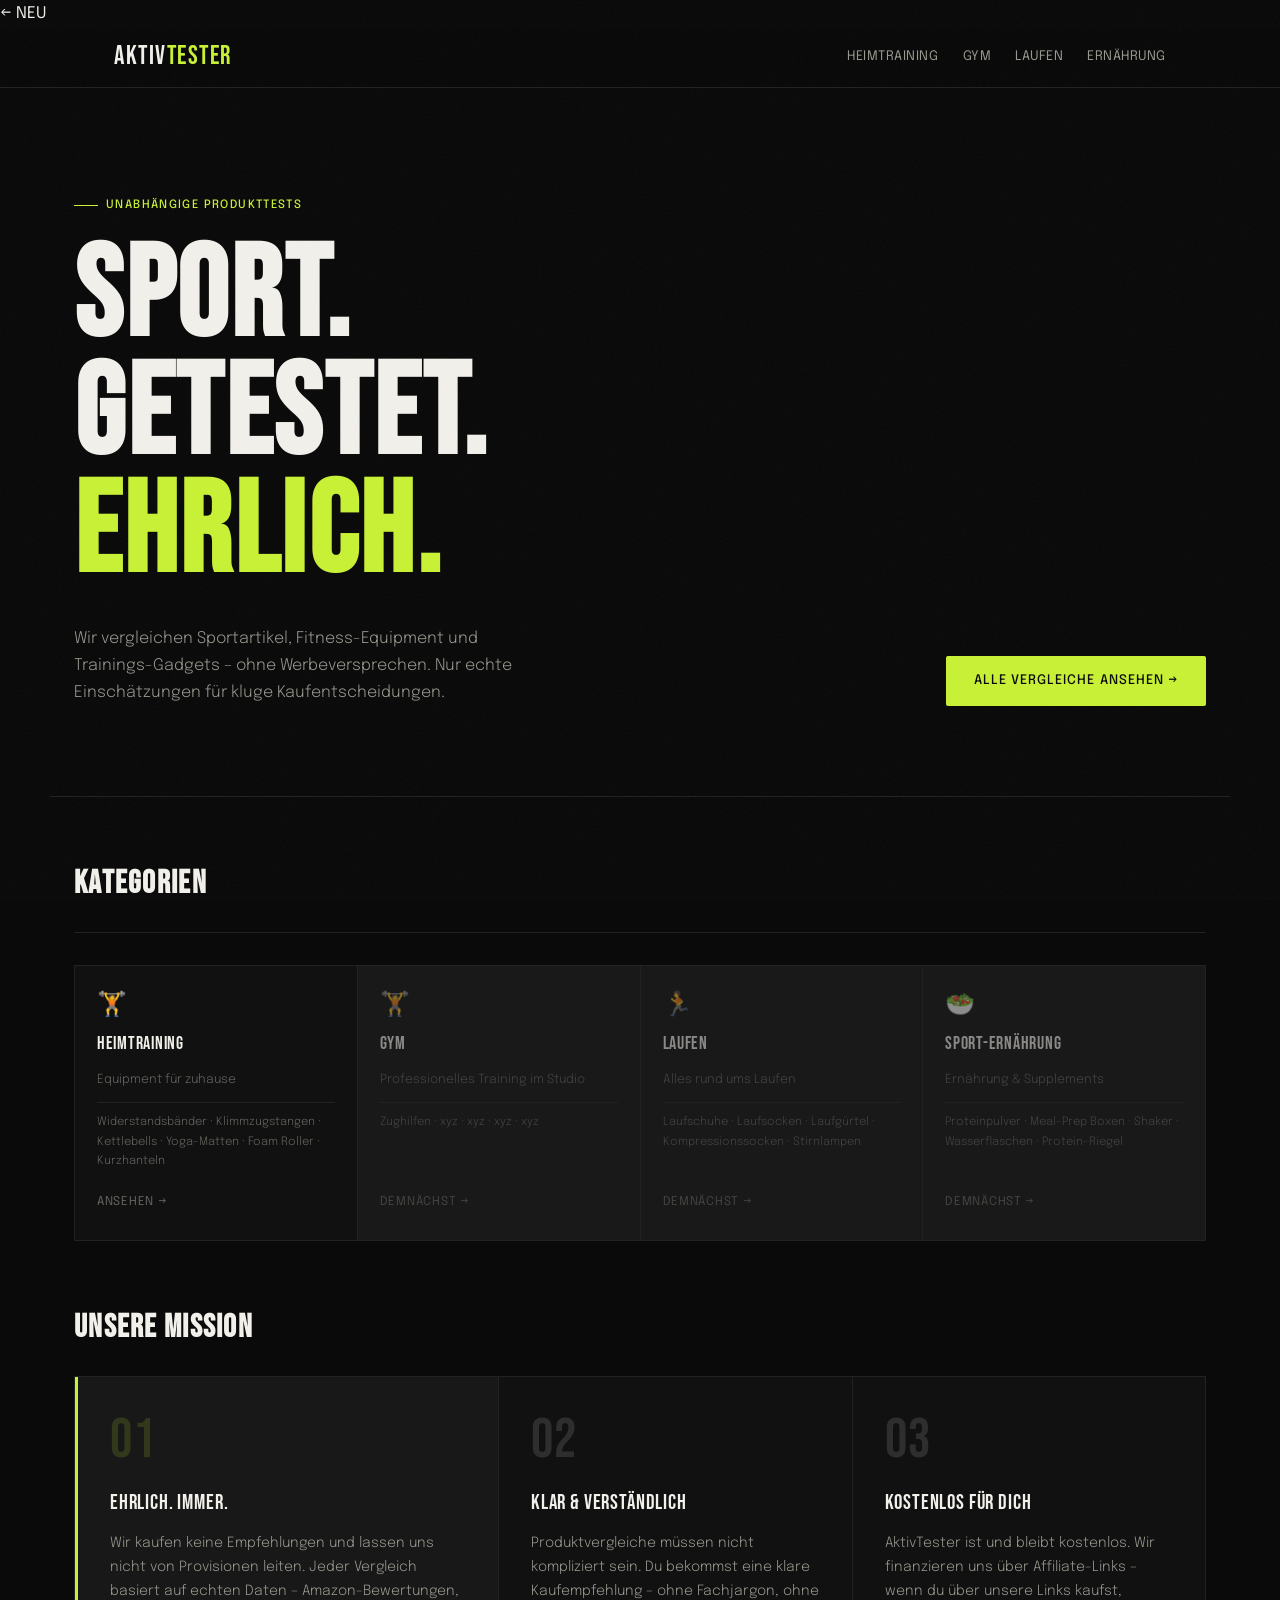
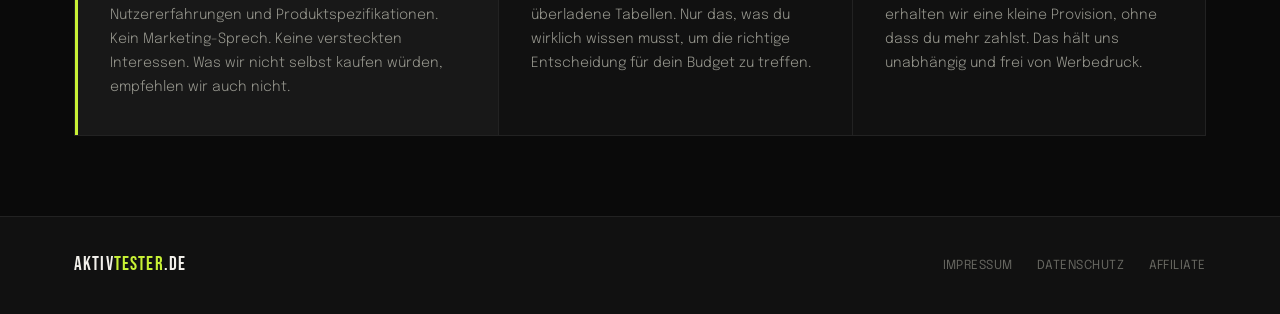
==== commit 7376c561: "1.3" ====
--- a/index.html
+++ b/index.html
@@ -1,97 +1,331 @@
 <!DOCTYPE html>
 <html lang="de">
+
 <head>
   <meta charset="UTF-8" />
   <meta name="viewport" content="width=device-width, initial-scale=1.0" />
   <link rel="icon" type="image/png" href="favicon.png" />
   <title>AktivTester – Ehrliche Sportprodukt-Vergleiche</title>
-  <meta name="description" content="Unabhängige Vergleiche von Sportartikeln, Fitness-Equipment und Trainings-Gadgets. Finde das beste Produkt für dein Budget." />
+  <meta name="description"
+    content="Unabhängige Vergleiche von Sportartikeln, Fitness-Equipment und Trainings-Gadgets. Finde das beste Produkt für dein Budget." />
   <link rel="preconnect" href="https://fonts.googleapis.com" />
-  <link href="https://fonts.googleapis.com/css2?family=Bebas+Neue&family=Epilogue:wght@300;400;500&display=swap" rel="stylesheet" />
+  <link href="https://fonts.googleapis.com/css2?family=Bebas+Neue&family=Epilogue:wght@300;400;500&display=swap"
+    rel="stylesheet" />
+  <link href="https://fonts.googleapis.com/css2?family=Bebas+Neue&family=Epilogue:wght@300;400;500&display=swap"
+    rel="stylesheet" />
+  <link rel="stylesheet" href="shared.css"> ← NEU
   <style>
-    :root {
-      --bg: #0a0a0a; --bg2: #111111; --bg3: #181818;
-      --border: #222222; --border2: #2e2e2e;
-      --text: #f2f0eb; --muted: #666660; --muted2: #999990;
-      --accent: #c8f135;
-    }
-    *, *::before, *::after { box-sizing: border-box; margin: 0; padding: 0; }
-    html { scroll-behavior: smooth; }
-    body { background: var(--bg); color: var(--text); font-family: 'Epilogue', sans-serif; font-size: 16px; line-height: 1.6; overflow-x: hidden; }
-    body::after { content: ''; position: fixed; inset: 0; pointer-events: none; z-index: 999; opacity: 0.025; background-image: url("data:image/svg+xml,%3Csvg viewBox='0 0 512 512' xmlns='http://www.w3.org/2000/svg'%3E%3Cfilter id='n'%3E%3CfeTurbulence type='fractalNoise' baseFrequency='0.75' numOctaves='4' stitchTiles='stitch'/%3E%3C/filter%3E%3Crect width='100%25' height='100%25' filter='url(%23n)'/%3E%3C/svg%3E"); }
-    a { text-decoration: none; color: inherit; }
-
-    /* HEADER */
-    header { position: sticky; top: 0; z-index: 100; background: rgba(10,10,10,0.9); backdrop-filter: blur(20px); border-bottom: 1px solid var(--border); }
-    .nav-inner { max-width: 1180px; margin: 0 auto; padding: 0 24px; height: 60px; display: flex; align-items: center; justify-content: space-between; }
-    .logo { font-family: 'Bebas Neue', sans-serif; font-size: 1.6rem; letter-spacing: 0.06em; color: var(--text); }
-    .logo span { color: var(--accent); }
-    .nav-links { display: flex; gap: 28px; align-items: center; }
-    .nav-links a { font-size: 0.82rem; font-weight: 400; color: var(--muted2); letter-spacing: 0.04em; text-transform: uppercase; transition: color 0.2s; }
-    .nav-links a:hover { color: var(--text); }
-
     /* HERO – single column, full width */
-    .hero { max-width: 1180px; margin: 0 auto; padding: 100px 24px 90px; border-bottom: 1px solid var(--border); }
-    .hero-kicker { display: inline-flex; align-items: center; gap: 8px; font-size: 0.72rem; font-weight: 500; letter-spacing: 0.12em; text-transform: uppercase; color: var(--accent); margin-bottom: 24px; }
-    .hero-kicker::before { content: ''; display: block; width: 24px; height: 1px; background: var(--accent); }
-    .hero h1 { font-family: 'Bebas Neue', sans-serif; font-size: clamp(4rem, 10vw, 8rem); line-height: 0.92; letter-spacing: 0.02em; margin-bottom: 32px; max-width: 900px; }
-    .hero h1 .line-accent { color: var(--accent); }
-    .hero-bottom { display: flex; align-items: flex-end; justify-content: space-between; gap: 40px; flex-wrap: wrap; }
-    .hero-sub { color: var(--muted2); font-size: 1rem; font-weight: 300; max-width: 480px; line-height: 1.7; }
-    .hero-cta { display: inline-flex; align-items: center; gap: 10px; background: var(--accent); color: #0a0a0a; font-size: 0.82rem; font-weight: 500; letter-spacing: 0.08em; text-transform: uppercase; padding: 14px 28px; border-radius: 2px; white-space: nowrap; flex-shrink: 0; transition: opacity 0.2s, transform 0.2s; }
-    .hero-cta:hover { opacity: 0.88; transform: translateY(-2px); }
+    .hero {
+      max-width: 1180px;
+      margin: 0 auto;
+      padding: 100px 24px 90px;
+      border-bottom: 1px solid var(--border);
+    }
+
+    .hero-kicker {
+      display: inline-flex;
+      align-items: center;
+      gap: 8px;
+      font-size: 0.72rem;
+      font-weight: 500;
+      letter-spacing: 0.12em;
+      text-transform: uppercase;
+      color: var(--accent);
+      margin-bottom: 24px;
+    }
+
+    .hero-kicker::before {
+      content: '';
+      display: block;
+      width: 24px;
+      height: 1px;
+      background: var(--accent);
+    }
+
+    .hero h1 {
+      font-family: 'Bebas Neue', sans-serif;
+      font-size: clamp(4rem, 10vw, 8rem);
+      line-height: 0.92;
+      letter-spacing: 0.02em;
+      margin-bottom: 32px;
+      max-width: 900px;
+    }
+
+    .hero h1 .line-accent {
+      color: var(--accent);
+    }
+
+    .hero-bottom {
+      display: flex;
+      align-items: flex-end;
+      justify-content: space-between;
+      gap: 40px;
+      flex-wrap: wrap;
+    }
+
+    .hero-sub {
+      color: var(--muted2);
+      font-size: 1rem;
+      font-weight: 300;
+      max-width: 480px;
+      line-height: 1.7;
+    }
+
+    .hero-cta {
+      display: inline-flex;
+      align-items: center;
+      gap: 10px;
+      background: var(--accent);
+      color: #0a0a0a;
+      font-size: 0.82rem;
+      font-weight: 500;
+      letter-spacing: 0.08em;
+      text-transform: uppercase;
+      padding: 14px 28px;
+      border-radius: 2px;
+      white-space: nowrap;
+      flex-shrink: 0;
+      transition: opacity 0.2s, transform 0.2s;
+    }
+
+    .hero-cta:hover {
+      opacity: 0.88;
+      transform: translateY(-2px);
+    }
 
     /* SECTION */
-    .section { max-width: 1180px; margin: 0 auto; padding: 60px 24px; }
-    .section-top { display: flex; align-items: baseline; justify-content: space-between; margin-bottom: 32px; border-bottom: 1px solid var(--border); padding-bottom: 20px; }
-    .section-heading { font-family: 'Bebas Neue', sans-serif; font-size: 2rem; letter-spacing: 0.04em; }
+    .section {
+      max-width: 1180px;
+      margin: 0 auto;
+      padding: 60px 24px;
+    }
+
+    .section-top {
+      display: flex;
+      align-items: baseline;
+      justify-content: space-between;
+      margin-bottom: 32px;
+      border-bottom: 1px solid var(--border);
+      padding-bottom: 20px;
+    }
+
+    .section-heading {
+      font-family: 'Bebas Neue', sans-serif;
+      font-size: 2rem;
+      letter-spacing: 0.04em;
+    }
 
     /* CATEGORIES */
-    .cat-grid { display: grid; grid-template-columns: repeat(4, 1fr); gap: 1px; background: var(--border); border: 1px solid var(--border); }
-    .cat-card { background: var(--bg2); padding: 28px 22px; transition: background 0.2s; display: flex; flex-direction: column; gap: 10px; }
-    .cat-card:hover { background: var(--bg3); }
-    .cat-icon { font-size: 1.5rem; line-height: 1; }
-    .cat-name { font-family: 'Bebas Neue', sans-serif; font-size: 1.15rem; letter-spacing: 0.04em; color: var(--text); }
-    .cat-desc { font-size: 0.78rem; color: var(--muted); font-weight: 300; }
-    .cat-sub { font-size: 0.72rem; color: var(--muted); font-weight: 300; line-height: 1.7; border-top: 1px solid var(--border); padding-top: 10px; margin-top: 2px; }
-    .cat-arrow { margin-top: auto; padding-top: 10px; font-size: 0.75rem; color: var(--muted); letter-spacing: 0.06em; text-transform: uppercase; transition: color 0.2s; }
-    .cat-card:hover .cat-arrow { color: var(--accent); }
-    .cat-soon { color: var(--muted); opacity: 0.5; }
+    .cat-grid {
+      display: grid;
+      grid-template-columns: repeat(4, 1fr);
+      gap: 1px;
+      background: var(--border);
+      border: 1px solid var(--border);
+    }
+
+    .cat-card {
+      background: var(--bg2);
+      padding: 28px 22px;
+      transition: background 0.2s;
+      display: flex;
+      flex-direction: column;
+      gap: 10px;
+    }
+
+    .cat-card:hover {
+      background: var(--bg3);
+    }
+
+    .cat-icon {
+      font-size: 1.5rem;
+      line-height: 1;
+    }
+
+    .cat-name {
+      font-family: 'Bebas Neue', sans-serif;
+      font-size: 1.15rem;
+      letter-spacing: 0.04em;
+      color: var(--text);
+    }
+
+    .cat-desc {
+      font-size: 0.78rem;
+      color: var(--muted);
+      font-weight: 300;
+    }
+
+    .cat-sub {
+      font-size: 0.72rem;
+      color: var(--muted);
+      font-weight: 300;
+      line-height: 1.7;
+      border-top: 1px solid var(--border);
+      padding-top: 10px;
+      margin-top: 2px;
+    }
+
+    .cat-arrow {
+      margin-top: auto;
+      padding-top: 10px;
+      font-size: 0.75rem;
+      color: var(--muted);
+      letter-spacing: 0.06em;
+      text-transform: uppercase;
+      transition: color 0.2s;
+    }
+
+    .cat-card:hover .cat-arrow {
+      color: var(--accent);
+    }
+
+    .cat-soon {
+      color: var(--muted);
+      opacity: 0.5;
+    }
 
     /* MISSION */
-    .mission { max-width: 1180px; margin: 0 auto; padding: 0 24px 80px; }
-    .mission-top { border-bottom: 1px solid var(--border); padding-bottom: 20px; margin-bottom: 0; }
-    .mission-grid { display: grid; grid-template-columns: 1.2fr 1fr 1fr; gap: 1px; background: var(--border); border: 1px solid var(--border); border-top: none; }
-    .mission-block { background: var(--bg2); padding: 36px 32px; }
-    .mission-block.highlight { background: var(--bg3); border-left: 3px solid var(--accent); }
-    .mission-num { font-family: 'Bebas Neue', sans-serif; font-size: 3.5rem; color: var(--border2); line-height: 1; margin-bottom: 16px; letter-spacing: 0.02em; }
-    .mission-block.highlight .mission-num { color: rgba(200,241,53,0.15); }
-    .mission-title { font-family: 'Bebas Neue', sans-serif; font-size: 1.3rem; letter-spacing: 0.04em; color: var(--text); margin-bottom: 12px; }
-    .mission-text { font-size: 0.88rem; color: var(--muted2); font-weight: 300; line-height: 1.7; }
+    .mission {
+      max-width: 1180px;
+      margin: 0 auto;
+      padding: 0 24px 80px;
+    }
+
+    .mission-top {
+      border-bottom: 1px solid var(--border);
+      padding-bottom: 20px;
+      margin-bottom: 0;
+    }
+
+    .mission-grid {
+      display: grid;
+      grid-template-columns: 1.2fr 1fr 1fr;
+      gap: 1px;
+      background: var(--border);
+      border: 1px solid var(--border);
+      border-top: none;
+    }
+
+    .mission-block {
+      background: var(--bg2);
+      padding: 36px 32px;
+    }
+
+    .mission-block.highlight {
+      background: var(--bg3);
+      border-left: 3px solid var(--accent);
+    }
+
+    .mission-num {
+      font-family: 'Bebas Neue', sans-serif;
+      font-size: 3.5rem;
+      color: var(--border2);
+      line-height: 1;
+      margin-bottom: 16px;
+      letter-spacing: 0.02em;
+    }
+
+    .mission-block.highlight .mission-num {
+      color: rgba(200, 241, 53, 0.15);
+    }
+
+    .mission-title {
+      font-family: 'Bebas Neue', sans-serif;
+      font-size: 1.3rem;
+      letter-spacing: 0.04em;
+      color: var(--text);
+      margin-bottom: 12px;
+    }
+
+    .mission-text {
+      font-size: 0.88rem;
+      color: var(--muted2);
+      font-weight: 300;
+      line-height: 1.7;
+    }
 
     /* FOOTER */
-    footer { border-top: 1px solid var(--border); background: var(--bg2); }
-    .footer-inner { max-width: 1180px; margin: 0 auto; padding: 32px 24px; display: flex; align-items: center; justify-content: space-between; }
-    .footer-logo { font-family: 'Bebas Neue', sans-serif; font-size: 1.2rem; letter-spacing: 0.06em; }
-    .footer-logo span { color: var(--accent); }
-    .footer-links { display: flex; gap: 24px; }
-    .footer-links a { font-size: 0.78rem; color: var(--muted); letter-spacing: 0.04em; text-transform: uppercase; transition: color 0.2s; }
-    .footer-links a:hover { color: var(--text); }
+    footer {
+      border-top: 1px solid var(--border);
+      background: var(--bg2);
+    }
+
+    .footer-inner {
+      max-width: 1180px;
+      margin: 0 auto;
+      padding: 32px 24px;
+      display: flex;
+      align-items: center;
+      justify-content: space-between;
+    }
+
+    .footer-logo {
+      font-family: 'Bebas Neue', sans-serif;
+      font-size: 1.2rem;
+      letter-spacing: 0.06em;
+    }
+
+    .footer-logo span {
+      color: var(--accent);
+    }
+
+    .footer-links {
+      display: flex;
+      gap: 24px;
+    }
+
+    .footer-links a {
+      font-size: 0.78rem;
+      color: var(--muted);
+      letter-spacing: 0.04em;
+      text-transform: uppercase;
+      transition: color 0.2s;
+    }
+
+    .footer-links a:hover {
+      color: var(--text);
+    }
 
     /* RESPONSIVE */
     @media (max-width: 900px) {
-      .cat-grid { grid-template-columns: 1fr 1fr; }
-      .mission-grid { grid-template-columns: 1fr; }
-      .nav-links { display: none; }
-      .hero-bottom { flex-direction: column; align-items: flex-start; }
-    }
+      .cat-grid {
+        grid-template-columns: 1fr 1fr;
+      }
+
+      .mission-grid {
+        grid-template-columns: 1fr;
+      }
+
+      .nav-links {
+        display: none;
+      }
+
+      .hero-bottom {
+        flex-direction: column;
+        align-items: flex-start;
+      }
+    }
+
     @media (max-width: 600px) {
-      .cat-grid { grid-template-columns: 1fr; }
-      .footer-inner { flex-direction: column; gap: 20px; text-align: center; }
-      .footer-links { flex-wrap: wrap; justify-content: center; }
+      .cat-grid {
+        grid-template-columns: 1fr;
+      }
+
+      .footer-inner {
+        flex-direction: column;
+        gap: 20px;
+        text-align: center;
+      }
+
+      .footer-links {
+        flex-wrap: wrap;
+        justify-content: center;
+      }
     }
   </style>
 </head>
+
 <body>
 
   <!-- HEADER -->
@@ -99,7 +333,7 @@
     <div class="nav-inner">
       <a href="index.html" class="logo">Aktiv<span>Tester</span></a>
       <nav class="nav-links">
-        <a href="heimtraining/widerstandsbaender.html">Heimtraining</a>
+        <a href="heimtraining/index.html">Heimtraining</a>
         <a href="gym/index.html">Gym</a>
         <a href="laufen/index.html">Laufen</a>
         <a href="ernaehrung/index.html">Ernährung</a>
@@ -112,14 +346,15 @@
     <div class="hero">
       <div class="hero-kicker">Unabhängige Produkttests</div>
       <h1>
-        SPORT.<br/>
-        GETESTET.<br/>
+        SPORT.<br />
+        GETESTET.<br />
         <span class="line-accent">EHRLICH.</span>
       </h1>
       <div class="hero-bottom">
-        <p class="hero-sub">Wir vergleichen Sportartikel, Fitness-Equipment und Trainings-Gadgets – ohne Werbeversprechen. Nur echte Einschätzungen für kluge Kaufentscheidungen.</p>
+        <p class="hero-sub">Wir vergleichen Sportartikel, Fitness-Equipment und Trainings-Gadgets – ohne
+          Werbeversprechen. Nur echte Einschätzungen für kluge Kaufentscheidungen.</p>
         <!-- Button zeigt auf deinen ersten echten Artikel. Später auf eine Übersichtsseite ändern. -->
-        <a href="heimtraining/widerstandsbaender.html" class="hero-cta">
+        <a href="vergleiche/index.html" class="hero-cta">
           Alle Vergleiche ansehen →
         </a>
       </div>
@@ -134,7 +369,7 @@
     <div class="cat-grid">
 
       <!-- Heimtraining – einzige aktive Kategorie -->
-      <a href="heimtraining/widerstandsbaender.html" class="cat-card">
+      <a href="heimtraining/index.html" class="cat-card">
         <div class="cat-icon">🏋️</div>
         <div class="cat-name">Heimtraining</div>
         <div class="cat-desc">Equipment für zuhause</div>
@@ -156,7 +391,7 @@
       </a>
 
       <!-- Laufen – noch keine Artikel -->
-      <a href="#" class="cat-card cat-soon">
+      <a href="laufen/index.html" class="cat-card cat-soon">
         <div class="cat-icon">🏃</div>
         <div class="cat-name">Laufen</div>
         <div class="cat-desc">Alles rund ums Laufen</div>
@@ -167,7 +402,7 @@
       </a>
 
       <!-- Ernährung – noch keine Artikel -->
-      <a href="#" class="cat-card cat-soon">
+      <a href="ernaehrung/index.html" class="cat-card cat-soon">
         <div class="cat-icon">🥗</div>
         <div class="cat-name">Sport-Ernährung</div>
         <div class="cat-desc">Ernährung & Supplements</div>
@@ -191,7 +426,9 @@
         <div class="mission-num">01</div>
         <div class="mission-title">Ehrlich. Immer.</div>
         <p class="mission-text">
-          Wir kaufen keine Empfehlungen und lassen uns nicht von Provisionen leiten. Jeder Vergleich basiert auf echten Daten – Amazon-Bewertungen, Nutzererfahrungen und Produktspezifikationen. Kein Marketing-Sprech. Keine versteckten Interessen. Was wir nicht selbst kaufen würden, empfehlen wir auch nicht.
+          Wir kaufen keine Empfehlungen und lassen uns nicht von Provisionen leiten. Jeder Vergleich basiert auf echten
+          Daten – Amazon-Bewertungen, Nutzererfahrungen und Produktspezifikationen. Kein Marketing-Sprech. Keine
+          versteckten Interessen. Was wir nicht selbst kaufen würden, empfehlen wir auch nicht.
         </p>
       </div>
 
@@ -199,7 +436,9 @@
         <div class="mission-num">02</div>
         <div class="mission-title">Klar & verständlich</div>
         <p class="mission-text">
-          Produktvergleiche müssen nicht kompliziert sein. Du bekommst eine klare Kaufempfehlung – ohne Fachjargon, ohne überladene Tabellen. Nur das, was du wirklich wissen musst, um die richtige Entscheidung für dein Budget zu treffen.
+          Produktvergleiche müssen nicht kompliziert sein. Du bekommst eine klare Kaufempfehlung – ohne Fachjargon, ohne
+          überladene Tabellen. Nur das, was du wirklich wissen musst, um die richtige Entscheidung für dein Budget zu
+          treffen.
         </p>
       </div>
 
@@ -207,7 +446,9 @@
         <div class="mission-num">03</div>
         <div class="mission-title">Kostenlos für dich</div>
         <p class="mission-text">
-          AktivTester ist und bleibt kostenlos. Wir finanzieren uns über Affiliate-Links – wenn du über unsere Links kaufst, erhalten wir eine kleine Provision, ohne dass du mehr zahlst. Das hält uns unabhängig und frei von Werbedruck.
+          AktivTester ist und bleibt kostenlos. Wir finanzieren uns über Affiliate-Links – wenn du über unsere Links
+          kaufst, erhalten wir eine kleine Provision, ohne dass du mehr zahlst. Das hält uns unabhängig und frei von
+          Werbedruck.
         </p>
       </div>
 
@@ -227,4 +468,5 @@
   </footer>
 
 </body>
-</html>
+
+</html>
--- a/shared.css
+++ b/shared.css
@@ -0,0 +1,863 @@
+/* =========================================================
+   AktivTester.de – shared.css
+   Gemeinsames Stylesheet für alle Seiten außer index.html
+   ========================================================= */
+
+/* ── Design Tokens ── */
+:root {
+  --bg:      #0a0a0a;
+  --bg2:     #111111;
+  --bg3:     #181818;
+  --border:  #222222;
+  --border2: #2e2e2e;
+  --text:    #f2f0eb;
+  --muted:   #666660;
+  --muted2:  #999990;
+  --accent:  #c8f135;
+  --red:     #f13535;
+  --green:   #35f17a;
+}
+
+/* ── Reset ── */
+*, *::before, *::after {
+  box-sizing: border-box;
+  margin: 0;
+  padding: 0;
+}
+
+html { scroll-behavior: smooth; }
+
+body {
+  background: var(--bg);
+  color: var(--text);
+  font-family: 'Epilogue', sans-serif;
+  font-size: 16px;
+  line-height: 1.7;
+  overflow-x: hidden;
+}
+
+body::after {
+  content: '';
+  position: fixed;
+  inset: 0;
+  pointer-events: none;
+  z-index: 999;
+  opacity: 0.025;
+  background-image: url("data:image/svg+xml,%3Csvg viewBox='0 0 512 512' xmlns='http://www.w3.org/2000/svg'%3E%3Cfilter id='n'%3E%3CfeTurbulence type='fractalNoise' baseFrequency='0.75' numOctaves='4' stitchTiles='stitch'/%3E%3C/filter%3E%3Crect width='100%25' height='100%25' filter='url(%23n)'/%3E%3C/svg%3E");
+}
+
+a { text-decoration: none; color: inherit; }
+
+
+/* ─────────────────────────────────────────
+   HEADER / NAV
+───────────────────────────────────────── */
+
+header {
+  position: sticky;
+  top: 0;
+  z-index: 100;
+  background: rgba(10, 10, 10, 0.92);
+  backdrop-filter: blur(20px);
+  border-bottom: 1px solid var(--border);
+}
+
+.nav-inner {
+  max-width: 1100px;
+  margin: 0 auto;
+  padding: 0 24px;
+  height: 60px;
+  display: flex;
+  align-items: center;
+  justify-content: space-between;
+}
+
+.logo {
+  font-family: 'Bebas Neue', sans-serif;
+  font-size: 1.6rem;
+  letter-spacing: 0.06em;
+}
+.logo span { color: var(--accent); }
+
+.nav-links { display: flex; gap: 24px; }
+.nav-links a {
+  font-size: 0.82rem;
+  color: var(--muted2);
+  letter-spacing: 0.04em;
+  text-transform: uppercase;
+  transition: color 0.2s;
+}
+.nav-links a:hover { color: var(--text); }
+
+
+/* ─────────────────────────────────────────
+   FOOTER
+───────────────────────────────────────── */
+
+footer {
+  border-top: 1px solid var(--border);
+  background: var(--bg2);
+}
+
+.footer-inner {
+  max-width: 1100px;
+  margin: 0 auto;
+  padding: 32px 24px;
+  display: flex;
+  align-items: center;
+  justify-content: space-between;
+}
+
+.footer-logo {
+  font-family: 'Bebas Neue', sans-serif;
+  font-size: 1.2rem;
+  letter-spacing: 0.06em;
+}
+.footer-logo span { color: var(--accent); }
+
+.footer-links { display: flex; gap: 24px; }
+.footer-links a {
+  font-size: 0.78rem;
+  color: var(--muted);
+  letter-spacing: 0.04em;
+  text-transform: uppercase;
+  transition: color 0.2s;
+}
+.footer-links a:hover { color: var(--text); }
+
+
+/* ─────────────────────────────────────────
+   KATEGORIE-SEITEN (index.html in Unterordnern)
+───────────────────────────────────────── */
+
+.page-wrap {
+  max-width: 1100px;
+  margin: 0 auto;
+  padding: 60px 24px 80px;
+}
+
+/* Kategorie-Hero */
+.cat-hero {
+  border-bottom: 1px solid var(--border);
+  padding-bottom: 40px;
+  margin-bottom: 48px;
+}
+
+.cat-kicker {
+  display: inline-flex;
+  align-items: center;
+  gap: 8px;
+  font-size: 0.72rem;
+  font-weight: 500;
+  letter-spacing: 0.12em;
+  text-transform: uppercase;
+  color: var(--accent);
+  margin-bottom: 16px;
+}
+.cat-kicker::before {
+  content: '';
+  display: block;
+  width: 24px;
+  height: 1px;
+  background: var(--accent);
+}
+
+.cat-hero h1 {
+  font-family: 'Bebas Neue', sans-serif;
+  font-size: clamp(2.5rem, 6vw, 4rem);
+  letter-spacing: 0.02em;
+  line-height: 0.95;
+  margin-bottom: 20px;
+}
+
+.cat-hero p {
+  color: var(--muted2);
+  font-size: 1rem;
+  font-weight: 300;
+  max-width: 560px;
+  line-height: 1.7;
+}
+
+/* Artikel-Liste auf Kategorie-Seiten */
+.articles-grid {
+  display: flex;
+  flex-direction: column;
+  border: 1px solid var(--border);
+}
+
+.article-row {
+  display: grid;
+  grid-template-columns: 1fr auto;
+  align-items: center;
+  gap: 24px;
+  padding: 24px 28px;
+  border-bottom: 1px solid var(--border);
+  background: var(--bg2);
+  transition: background 0.2s;
+}
+.article-row:last-child { border-bottom: none; }
+.article-row:hover { background: var(--bg3); }
+
+.article-tag {
+  font-size: 0.68rem;
+  font-weight: 500;
+  letter-spacing: 0.1em;
+  text-transform: uppercase;
+  color: var(--accent);
+  margin-bottom: 6px;
+}
+
+.article-title {
+  font-size: 1rem;
+  font-weight: 400;
+  color: var(--text);
+  line-height: 1.4;
+  margin-bottom: 6px;
+}
+
+.article-desc {
+  font-size: 0.84rem;
+  color: var(--muted2);
+  font-weight: 300;
+  line-height: 1.5;
+}
+
+.article-meta-right {
+  display: flex;
+  flex-direction: column;
+  align-items: flex-end;
+  gap: 8px;
+  flex-shrink: 0;
+}
+
+.article-date {
+  font-size: 0.78rem;
+  color: var(--muted);
+  white-space: nowrap;
+}
+
+.article-arrow {
+  font-size: 0.82rem;
+  color: var(--muted);
+  letter-spacing: 0.06em;
+  text-transform: uppercase;
+  transition: color 0.2s;
+}
+.article-row:hover .article-arrow { color: var(--accent); }
+
+/* Coming-Soon Banner */
+.coming-soon {
+  background: var(--bg2);
+  border: 1px solid var(--border);
+  border-top: none;
+  padding: 32px 28px;
+  display: flex;
+  align-items: center;
+  gap: 16px;
+}
+.cs-icon { font-size: 1.5rem; flex-shrink: 0; }
+.cs-text { font-size: 0.88rem; color: var(--muted); font-weight: 300; line-height: 1.6; }
+.cs-text strong { color: var(--muted2); font-weight: 400; }
+
+
+/* ─────────────────────────────────────────
+   VERGLEICHE-ÜBERSICHTSSEITE (vergleiche/index.html)
+───────────────────────────────────────── */
+
+.page-hero {
+  border-bottom: 1px solid var(--border);
+  padding-bottom: 40px;
+  margin-bottom: 48px;
+}
+
+.page-kicker {
+  display: inline-flex;
+  align-items: center;
+  gap: 8px;
+  font-size: 0.72rem;
+  font-weight: 500;
+  letter-spacing: 0.12em;
+  text-transform: uppercase;
+  color: var(--accent);
+  margin-bottom: 16px;
+}
+.page-kicker::before {
+  content: '';
+  display: block;
+  width: 24px;
+  height: 1px;
+  background: var(--accent);
+}
+
+.page-hero h1 {
+  font-family: 'Bebas Neue', sans-serif;
+  font-size: clamp(2.5rem, 6vw, 4rem);
+  letter-spacing: 0.02em;
+  line-height: 0.95;
+  margin-bottom: 20px;
+}
+
+.page-hero p {
+  color: var(--muted2);
+  font-size: 1rem;
+  font-weight: 300;
+  max-width: 560px;
+  line-height: 1.7;
+}
+
+/* Filter-Bar */
+.filter-bar {
+  display: flex;
+  gap: 8px;
+  margin-bottom: 32px;
+  flex-wrap: wrap;
+}
+
+.filter-btn {
+  padding: 7px 16px;
+  border: 1px solid var(--border);
+  background: transparent;
+  color: var(--muted2);
+  font-family: 'Epilogue', sans-serif;
+  font-size: 0.78rem;
+  letter-spacing: 0.05em;
+  text-transform: uppercase;
+  cursor: pointer;
+  transition: all 0.2s;
+}
+.filter-btn:hover { border-color: var(--border2); color: var(--text); }
+.filter-btn.active { background: var(--accent); color: #0a0a0a; border-color: var(--accent); }
+
+/* Artikel-Reihen mit Nummerierung (vergleiche/index.html) */
+.article-row-num {
+  display: grid;
+  grid-template-columns: auto 1fr auto;
+  align-items: center;
+  gap: 24px;
+  padding: 22px 28px;
+  border-bottom: 1px solid var(--border);
+  background: var(--bg2);
+  transition: background 0.2s;
+}
+.article-row-num:last-child { border-bottom: none; }
+.article-row-num:hover { background: var(--bg3); }
+
+.row-num {
+  font-family: 'Bebas Neue', sans-serif;
+  font-size: 2rem;
+  color: var(--border2);
+  letter-spacing: 0.02em;
+  line-height: 1;
+  min-width: 40px;
+}
+
+.row-cat {
+  display: inline-flex;
+  align-items: center;
+  gap: 6px;
+  font-size: 0.68rem;
+  font-weight: 500;
+  letter-spacing: 0.1em;
+  text-transform: uppercase;
+  color: var(--accent);
+  margin-bottom: 5px;
+}
+.row-cat::before {
+  content: '';
+  display: block;
+  width: 6px;
+  height: 6px;
+  border-radius: 50%;
+  background: currentColor;
+}
+
+.row-title {
+  font-size: 0.98rem;
+  font-weight: 400;
+  color: var(--text);
+  line-height: 1.4;
+  margin-bottom: 5px;
+}
+
+.row-desc {
+  font-size: 0.82rem;
+  color: var(--muted2);
+  font-weight: 300;
+  line-height: 1.5;
+}
+
+.row-right {
+  display: flex;
+  flex-direction: column;
+  align-items: flex-end;
+  gap: 8px;
+  flex-shrink: 0;
+}
+
+.row-date { font-size: 0.75rem; color: var(--muted); white-space: nowrap; }
+
+.row-arrow {
+  font-size: 0.78rem;
+  color: var(--muted);
+  letter-spacing: 0.06em;
+  text-transform: uppercase;
+  transition: color 0.2s;
+}
+.article-row:hover .row-arrow { color: var(--accent); }
+
+/* Kategoriefarben */
+.cat-heimtraining { color: var(--accent); }
+.cat-gym          { color: #47c8ff; }
+.cat-laufen       { color: #ff9f47; }
+.cat-ernaehrung   { color: #7aff35; }
+
+/* Leerer Zustand beim Filtern */
+.empty-state { padding: 48px 28px; text-align: center; display: none; }
+.empty-state p { color: var(--muted); font-size: 0.9rem; font-weight: 300; }
+
+
+/* ─────────────────────────────────────────
+   ARTIKEL-SEITEN
+───────────────────────────────────────── */
+
+/* Breadcrumb */
+.breadcrumb {
+  max-width: 800px;
+  margin: 0 auto;
+  padding: 20px 24px 0;
+  display: flex;
+  gap: 8px;
+  align-items: center;
+  color: var(--muted);
+  font-size: 0.8rem;
+}
+.breadcrumb a   { color: var(--muted); }
+.breadcrumb span { color: var(--border2); }
+
+/* Artikel-Header */
+.article-header {
+  max-width: 800px;
+  margin: 0 auto;
+  padding: 28px 24px 36px;
+}
+
+.art-tag {
+  display: inline-flex;
+  align-items: center;
+  gap: 6px;
+  font-size: 0.7rem;
+  font-weight: 500;
+  letter-spacing: 0.1em;
+  text-transform: uppercase;
+  color: var(--accent);
+  margin-bottom: 18px;
+}
+.art-tag::before {
+  content: '';
+  display: block;
+  width: 20px;
+  height: 1px;
+  background: var(--accent);
+}
+
+.article-header h1 {
+  font-family: 'Bebas Neue', sans-serif;
+  font-size: clamp(2rem, 5vw, 3.4rem);
+  letter-spacing: 0.02em;
+  line-height: 1.05;
+  margin-bottom: 20px;
+}
+.article-header h1 em { font-style: normal; color: var(--accent); }
+
+.article-meta {
+  display: flex;
+  flex-wrap: wrap;
+  gap: 18px;
+  align-items: center;
+  padding: 16px 0;
+  border-top: 1px solid var(--border);
+  border-bottom: 1px solid var(--border);
+  margin-bottom: 32px;
+}
+.meta-item { font-size: 0.8rem; color: var(--muted2); }
+.meta-dot {
+  width: 4px;
+  height: 4px;
+  background: var(--border2);
+  border-radius: 50%;
+  display: inline-block;
+}
+
+/* Schnellantwort-Box */
+.quick-answer {
+  max-width: 800px;
+  margin: 0 auto;
+  padding: 0 24px;
+}
+
+.qa-box {
+  background: var(--bg2);
+  border: 1px solid var(--border2);
+  border-left: 3px solid var(--accent);
+  padding: 20px 24px;
+  margin-bottom: 40px;
+}
+
+.qa-label {
+  font-size: 0.7rem;
+  font-weight: 500;
+  letter-spacing: 0.1em;
+  text-transform: uppercase;
+  color: var(--accent);
+  margin-bottom: 10px;
+}
+
+.qa-text { font-size: 0.93rem; color: var(--muted2); font-weight: 300; line-height: 1.7; }
+.qa-text strong { color: var(--text); font-weight: 400; }
+
+/* Artikel-Fließtext */
+.article-body {
+  max-width: 800px;
+  margin: 0 auto;
+  padding: 0 24px 80px;
+}
+
+.article-body p {
+  color: #c0beb8;
+  font-weight: 300;
+  margin-bottom: 20px;
+  font-size: 0.97rem;
+}
+
+.article-body h2 {
+  font-family: 'Bebas Neue', sans-serif;
+  font-size: 1.8rem;
+  letter-spacing: 0.03em;
+  margin: 52px 0 18px;
+  padding-bottom: 12px;
+  border-bottom: 1px solid var(--border);
+}
+
+/* Quellenhinweis */
+.source-note {
+  background: var(--bg2);
+  border: 1px solid var(--border);
+  border-left: 3px solid var(--border2);
+  padding: 14px 18px;
+  margin-bottom: 32px;
+}
+.source-note p { font-size: 0.8rem; color: var(--muted); font-weight: 300; line-height: 1.6; }
+.source-note strong { color: var(--muted2); font-weight: 400; }
+
+
+/* ─────────────────────────────────────────
+   VERGLEICHSTABELLE
+───────────────────────────────────────── */
+
+.table-wrap { overflow-x: auto; margin: 28px 0; }
+
+table { width: 100%; border-collapse: collapse; font-size: 0.85rem; }
+
+thead th {
+  background: var(--bg3);
+  color: var(--muted);
+  font-size: 0.7rem;
+  font-weight: 500;
+  letter-spacing: 0.08em;
+  text-transform: uppercase;
+  padding: 12px 14px;
+  text-align: left;
+  border-bottom: 1px solid var(--border);
+}
+
+tbody tr {
+  border-bottom: 1px solid var(--border);
+  transition: background 0.15s;
+}
+tbody tr:hover      { background: var(--bg2); }
+tbody tr:last-child { border-bottom: none; }
+
+tbody td {
+  padding: 13px 14px;
+  color: #c0beb8;
+  font-weight: 300;
+  vertical-align: middle;
+}
+
+td.name  { color: var(--text); font-weight: 400; }
+td.price { color: var(--accent); font-weight: 500; }
+td.sc    { color: var(--accent); }
+
+.winner-row td { background: rgba(200, 241, 53, 0.04); }
+
+/* Bestseller-Badge */
+.bb {
+  display: inline-block;
+  background: rgba(200, 241, 53, 0.12);
+  border: 1px solid rgba(200, 241, 53, 0.25);
+  color: var(--accent);
+  font-size: 0.65rem;
+  font-weight: 500;
+  letter-spacing: 0.08em;
+  text-transform: uppercase;
+  padding: 2px 8px;
+  border-radius: 2px;
+  margin-left: 6px;
+}
+
+
+/* ─────────────────────────────────────────
+   PRODUKT-KARTEN
+───────────────────────────────────────── */
+
+.product-card {
+  background: var(--bg2);
+  border: 1px solid var(--border);
+  margin: 32px 0;
+  transition: border-color 0.25s;
+}
+.product-card:hover { border-color: var(--border2); }
+
+.rank-bar {
+  background: var(--accent);
+  color: #0a0a0a;
+  font-family: 'Bebas Neue', sans-serif;
+  font-size: 0.75rem;
+  letter-spacing: 0.08em;
+  padding: 4px 14px;
+  display: inline-block;
+}
+.rank-bar.s { background: var(--muted2); }
+.rank-bar.b { background: #cd7f32; }
+
+.card-body { padding: 24px 26px; }
+
+.card-top {
+  display: flex;
+  justify-content: space-between;
+  align-items: flex-start;
+  margin-bottom: 4px;
+}
+
+.card-name {
+  font-family: 'Bebas Neue', sans-serif;
+  font-size: 1.3rem;
+  letter-spacing: 0.02em;
+}
+
+.card-price {
+  font-family: 'Bebas Neue', sans-serif;
+  font-size: 1.6rem;
+  color: var(--accent);
+  letter-spacing: 0.02em;
+  white-space: nowrap;
+}
+
+/* Amazon-Bewertung */
+.amz-rating {
+  display: flex;
+  align-items: center;
+  gap: 8px;
+  margin-bottom: 14px;
+}
+.stars-row     { color: var(--accent); font-size: 0.9rem; letter-spacing: 1px; }
+.rating-detail { font-size: 0.8rem; color: var(--muted2); font-weight: 300; }
+
+/* Bewertungsbalken */
+.rating-row {
+  display: flex;
+  flex-direction: column;
+  gap: 8px;
+  margin-bottom: 20px;
+}
+
+.rating-item {
+  display: flex;
+  align-items: center;
+  gap: 10px;
+  font-size: 0.82rem;
+}
+
+.rl { color: var(--muted2); font-weight: 300; min-width: 120px; }
+.rb { flex: 1; height: 4px; background: var(--border); border-radius: 2px; overflow: hidden; }
+.rf { height: 100%; background: var(--accent); border-radius: 2px; }
+.rn { color: var(--muted2); font-size: 0.78rem; min-width: 28px; text-align: right; }
+
+.card-desc {
+  color: var(--muted2);
+  font-size: 0.9rem;
+  font-weight: 300;
+  line-height: 1.65;
+  margin-bottom: 20px;
+}
+
+
+/* ─────────────────────────────────────────
+   VOR- & NACHTEILE
+───────────────────────────────────────── */
+
+.pros-cons {
+  display: grid;
+  grid-template-columns: 1fr 1fr;
+  gap: 14px;
+  margin-bottom: 24px;
+}
+
+.pros, .cons { background: var(--bg3); padding: 14px 16px; }
+
+.box-label {
+  font-size: 0.68rem;
+  font-weight: 500;
+  letter-spacing: 0.1em;
+  text-transform: uppercase;
+  margin-bottom: 10px;
+}
+.pros .box-label { color: var(--green); }
+.cons .box-label { color: var(--red); }
+
+.pros ul, .cons ul {
+  list-style: none;
+  display: flex;
+  flex-direction: column;
+  gap: 7px;
+}
+
+.pros li, .cons li {
+  font-size: 0.84rem;
+  color: #c0beb8;
+  font-weight: 300;
+  display: flex;
+  gap: 8px;
+}
+.pros li::before { content: '+'; color: var(--green); font-weight: 500; flex-shrink: 0; }
+.cons li::before { content: '–'; color: var(--red);   font-weight: 500; flex-shrink: 0; }
+
+
+/* ─────────────────────────────────────────
+   AFFILIATE-BUTTON
+───────────────────────────────────────── */
+
+.affiliate-btn {
+  display: inline-flex;
+  align-items: center;
+  gap: 10px;
+  background: var(--accent);
+  color: #0a0a0a;
+  font-family: 'Bebas Neue', sans-serif;
+  font-size: 0.95rem;
+  letter-spacing: 0.06em;
+  padding: 13px 26px;
+  transition: opacity 0.2s, transform 0.2s;
+}
+.affiliate-btn:hover { opacity: 0.88; transform: translateY(-1px); }
+
+
+/* ─────────────────────────────────────────
+   FAZIT-BOX
+───────────────────────────────────────── */
+
+.verdict-box {
+  background: var(--bg2);
+  border: 1px solid var(--border2);
+  padding: 28px;
+  margin: 40px 0;
+}
+
+.verdict-title {
+  font-family: 'Bebas Neue', sans-serif;
+  font-size: 1.4rem;
+  letter-spacing: 0.04em;
+  margin-bottom: 16px;
+  color: var(--accent);
+}
+
+.verdict-grid {
+  display: grid;
+  grid-template-columns: 1fr 1fr 1fr;
+  gap: 1px;
+  background: var(--border);
+  border: 1px solid var(--border);
+  margin-top: 20px;
+}
+
+.verdict-item  { background: var(--bg2); padding: 18px; }
+.verdict-label {
+  font-size: 0.7rem;
+  color: var(--muted);
+  text-transform: uppercase;
+  letter-spacing: 0.08em;
+  margin-bottom: 6px;
+}
+.verdict-val {
+  font-family: 'Bebas Neue', sans-serif;
+  font-size: 1rem;
+  letter-spacing: 0.02em;
+  color: var(--text);
+}
+
+
+/* ─────────────────────────────────────────
+   FAQ
+───────────────────────────────────────── */
+
+.faq       { margin: 32px 0; }
+.faq-item  { border-bottom: 1px solid var(--border); padding: 16px 0; }
+
+.faq-q {
+  font-size: 0.95rem;
+  font-weight: 400;
+  color: var(--text);
+  cursor: pointer;
+  display: flex;
+  justify-content: space-between;
+  align-items: center;
+  gap: 12px;
+}
+
+.faq-icon {
+  color: var(--muted);
+  font-size: 1.2rem;
+  flex-shrink: 0;
+  transition: transform 0.2s;
+}
+
+.faq-a {
+  font-size: 0.88rem;
+  color: var(--muted2);
+  font-weight: 300;
+  line-height: 1.7;
+  max-height: 0;
+  overflow: hidden;
+  transition: max-height 0.3s ease, padding 0.3s;
+}
+.faq-item.open .faq-a    { max-height: 200px; padding-top: 12px; }
+.faq-item.open .faq-icon { transform: rotate(45deg); }
+
+
+/* ─────────────────────────────────────────
+   RESPONSIVE
+───────────────────────────────────────── */
+
+@media (max-width: 900px) {
+  .nav-links { display: none; }
+}
+
+@media (max-width: 700px) {
+  /* Artikel-Seiten */
+  .pros-cons    { grid-template-columns: 1fr; }
+  .verdict-grid { grid-template-columns: 1fr; }
+  .card-top     { flex-direction: column; gap: 8px; }
+
+  /* Kategorie-Seiten */
+  .article-row          { grid-template-columns: 1fr; }
+  .article-meta-right   { flex-direction: row; align-items: center; }
+
+  /* Vergleiche-Seite */
+  .article-row-num { grid-template-columns: 1fr; gap: 10px; }
+  .row-num  { display: none; }
+  .row-right { flex-direction: row; align-items: center; }
+
+  /* Footer */
+  .footer-inner  { flex-direction: column; gap: 16px; text-align: center; }
+  .footer-links  { flex-wrap: wrap; justify-content: center; }
+}
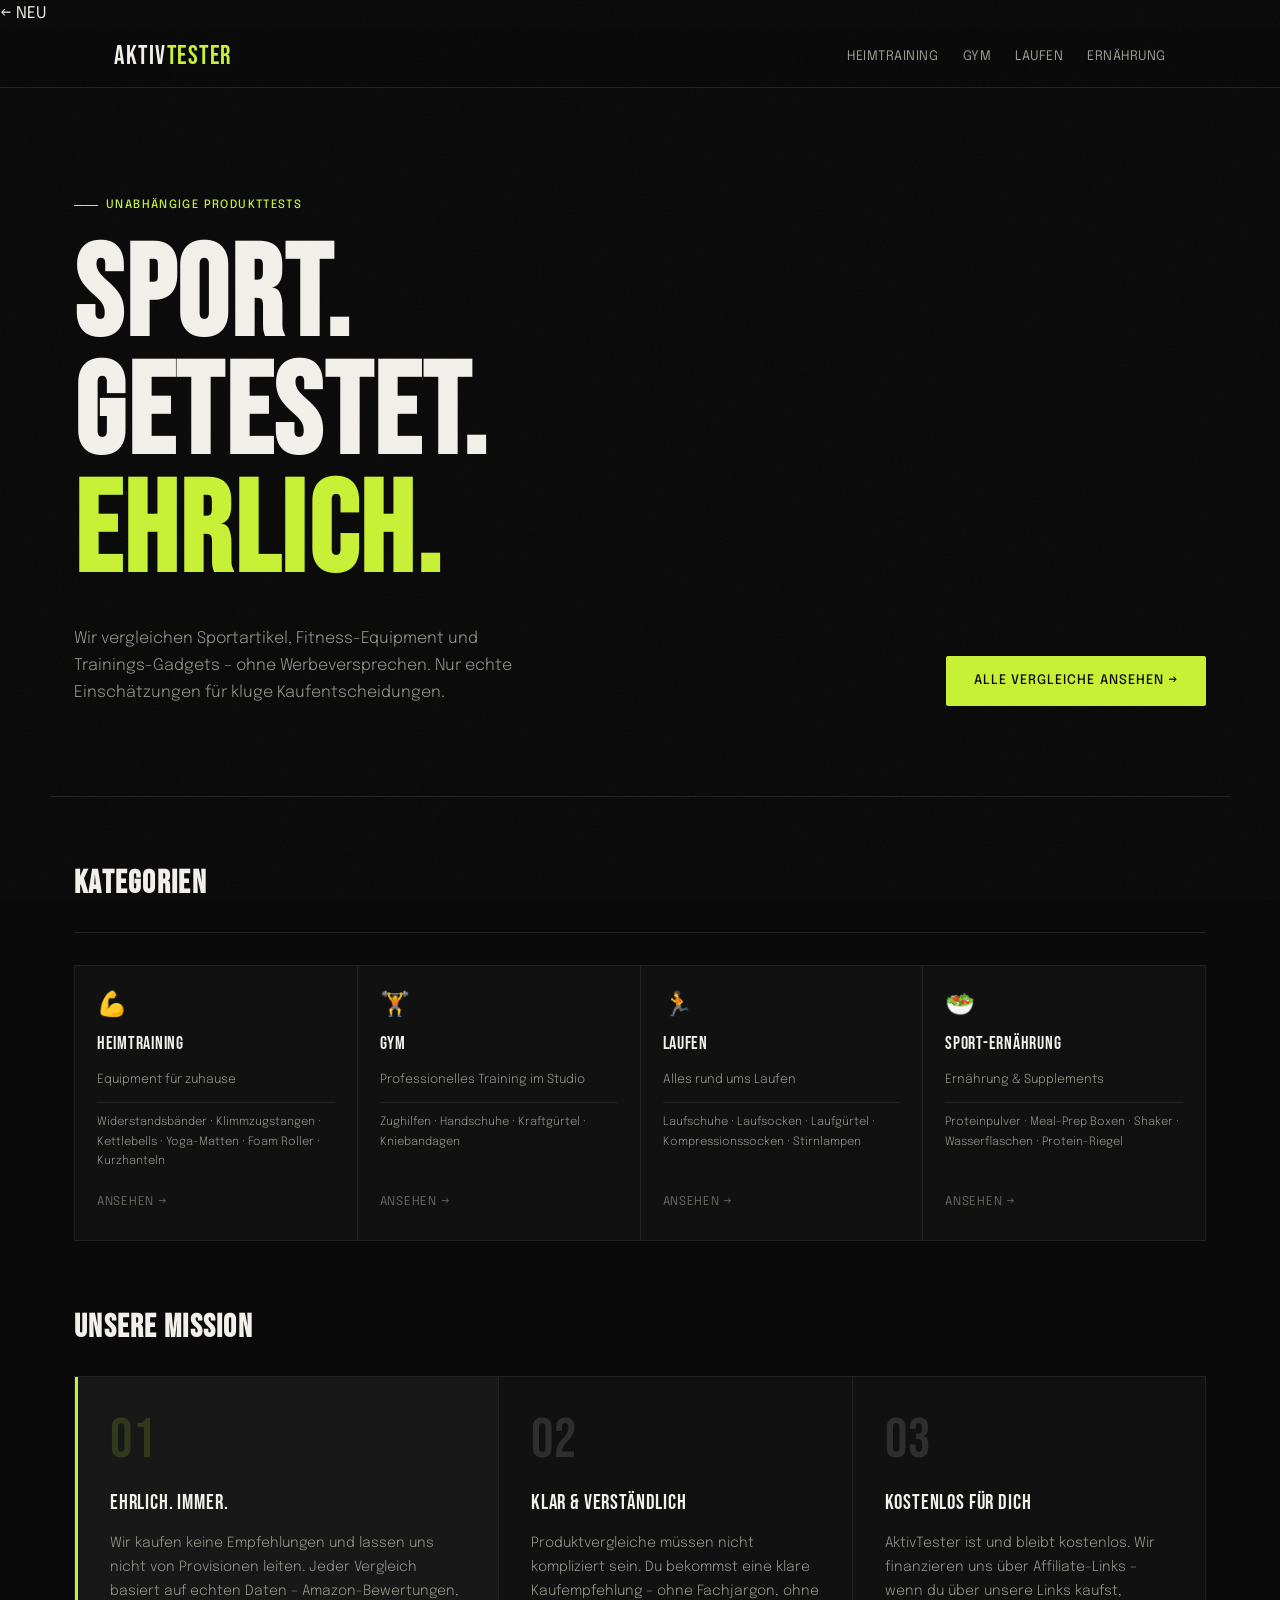
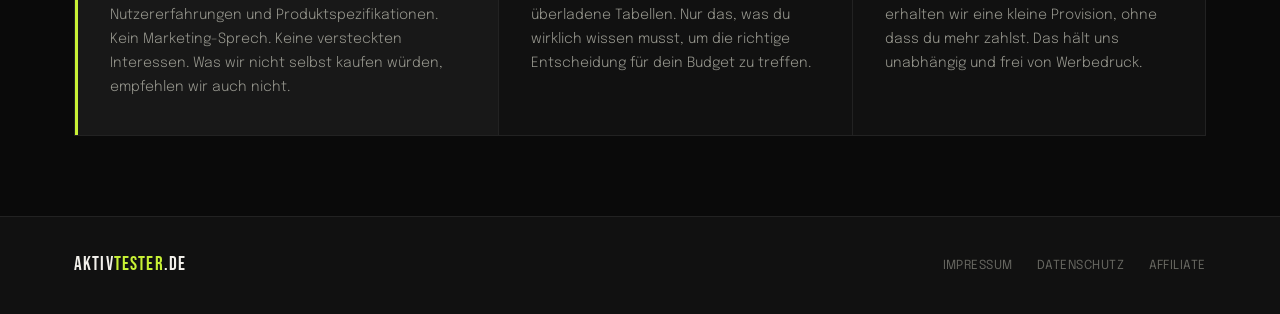
==== commit b0edbcea: "sdd" ====
--- a/index.html
+++ b/index.html
@@ -152,13 +152,13 @@
 
     .cat-desc {
       font-size: 0.78rem;
-      color: var(--muted);
+      color: var(--muted2);
       font-weight: 300;
     }
 
     .cat-sub {
       font-size: 0.72rem;
-      color: var(--muted);
+      color: var(--muted2);
       font-weight: 300;
       line-height: 1.7;
       border-top: 1px solid var(--border);
@@ -182,7 +182,7 @@
 
     .cat-soon {
       color: var(--muted);
-      opacity: 0.5;
+      opacity: 1;
     }
 
     /* MISSION */
@@ -370,7 +370,7 @@
 
       <!-- Heimtraining – einzige aktive Kategorie -->
       <a href="heimtraining/index.html" class="cat-card">
-        <div class="cat-icon">🏋️</div>
+        <div class="cat-icon">💪</div>
         <div class="cat-name">Heimtraining</div>
         <div class="cat-desc">Equipment für zuhause</div>
         <div class="cat-sub">
@@ -385,9 +385,9 @@
         <div class="cat-name">Gym</div>
         <div class="cat-desc">Professionelles Training im Studio</div>
         <div class="cat-sub">
-          Zughilfen · xyz · xyz · xyz · xyz
+          Zughilfen · Handschuhe · Kraftgürtel · Kniebandagen
         </div>
-        <div class="cat-arrow">Demnächst →</div>
+        <div class="cat-arrow">Ansehen →</div>
       </a>
 
       <!-- Laufen – noch keine Artikel -->
@@ -398,7 +398,7 @@
         <div class="cat-sub">
           Laufschuhe · Laufsocken · Laufgürtel · Kompressionssocken · Stirnlampen
         </div>
-        <div class="cat-arrow">Demnächst →</div>
+        <div class="cat-arrow">Ansehen →</div>
       </a>
 
       <!-- Ernährung – noch keine Artikel -->
@@ -409,7 +409,7 @@
         <div class="cat-sub">
           Proteinpulver · Meal-Prep Boxen · Shaker · Wasserflaschen · Protein-Riegel
         </div>
-        <div class="cat-arrow">Demnächst →</div>
+        <div class="cat-arrow">Ansehen →</div>
       </a>
 
     </div>
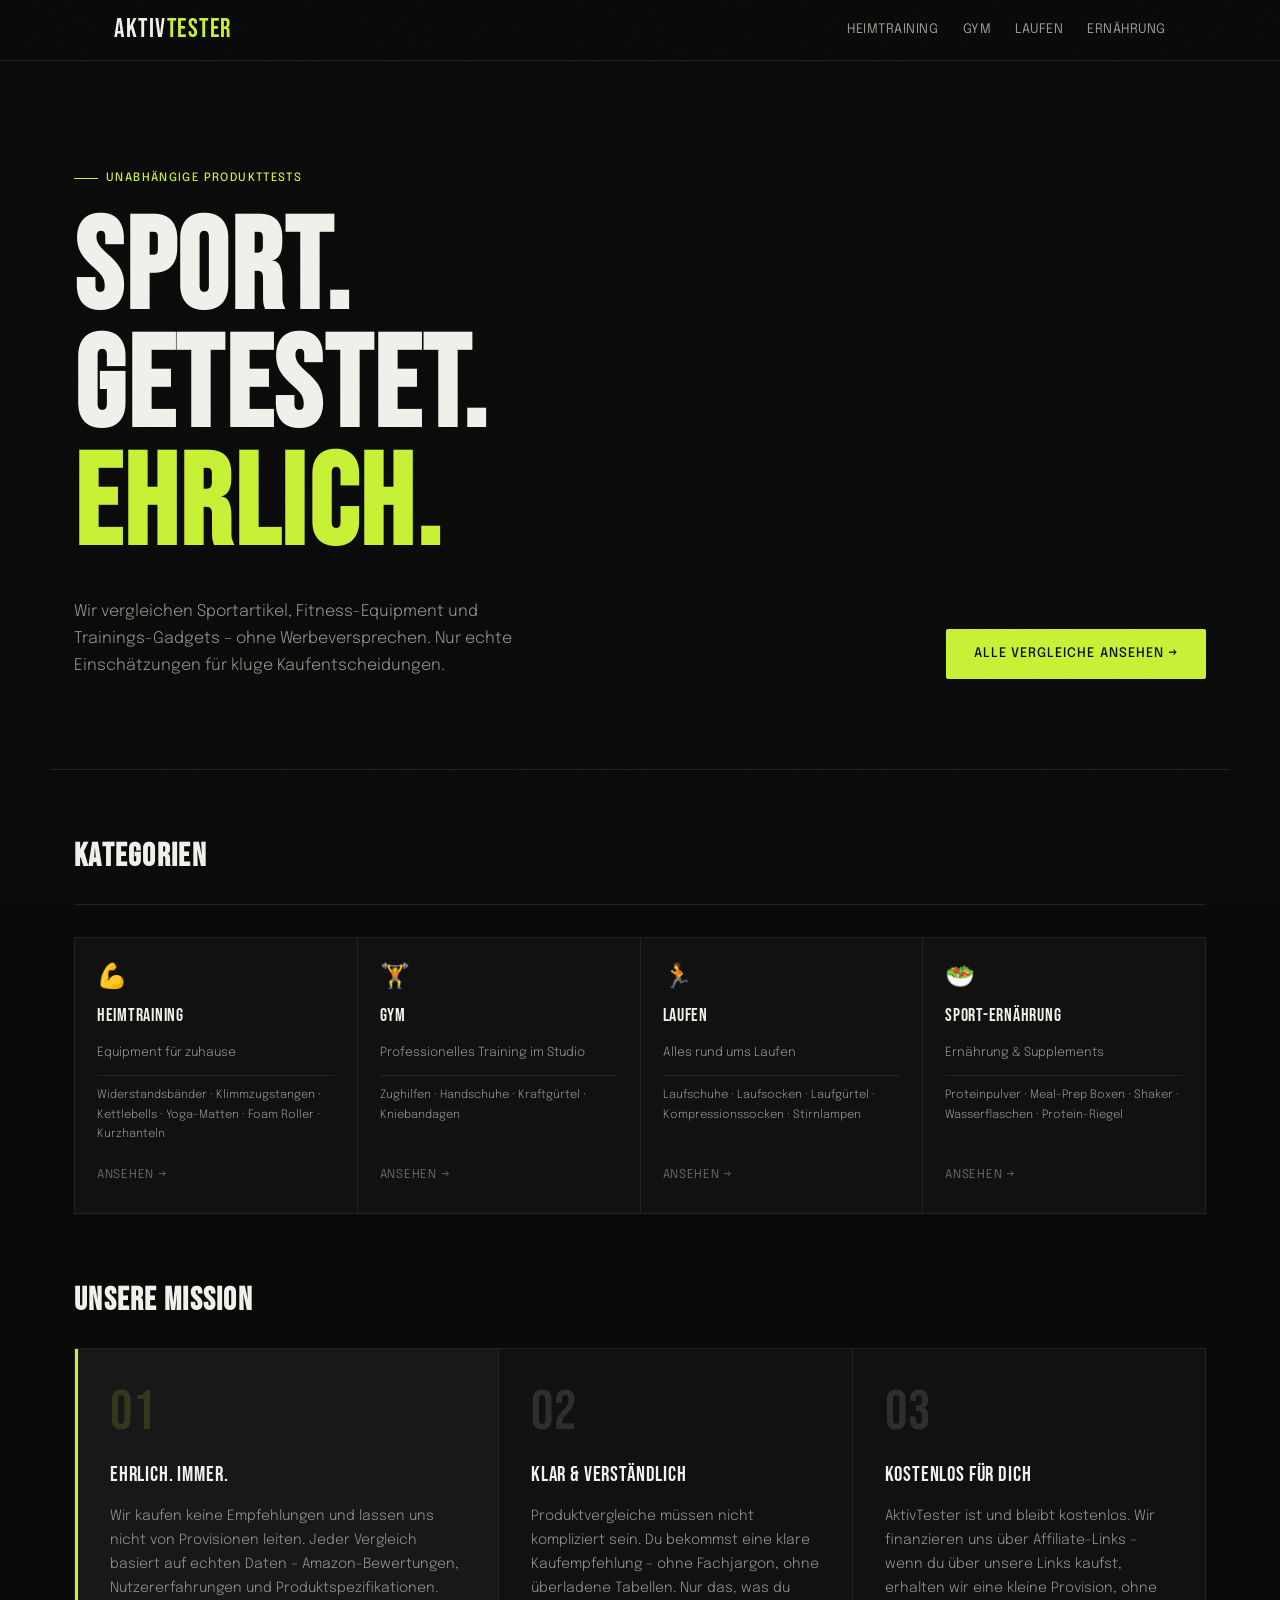
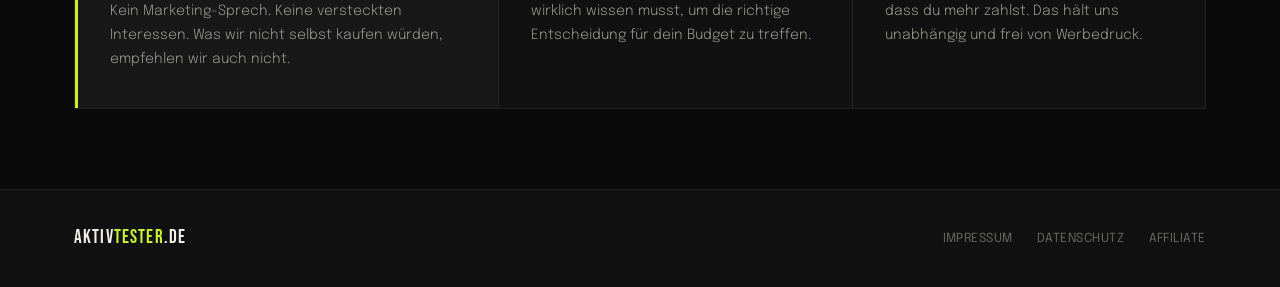
==== commit 6b7a0c54: "Update index.html" ====
--- a/index.html
+++ b/index.html
@@ -13,7 +13,7 @@
     rel="stylesheet" />
   <link href="https://fonts.googleapis.com/css2?family=Bebas+Neue&family=Epilogue:wght@300;400;500&display=swap"
     rel="stylesheet" />
-  <link rel="stylesheet" href="shared.css"> ← NEU
+  <link rel="stylesheet" href="shared.css">
   <style>
     /* HERO – single column, full width */
     .hero {
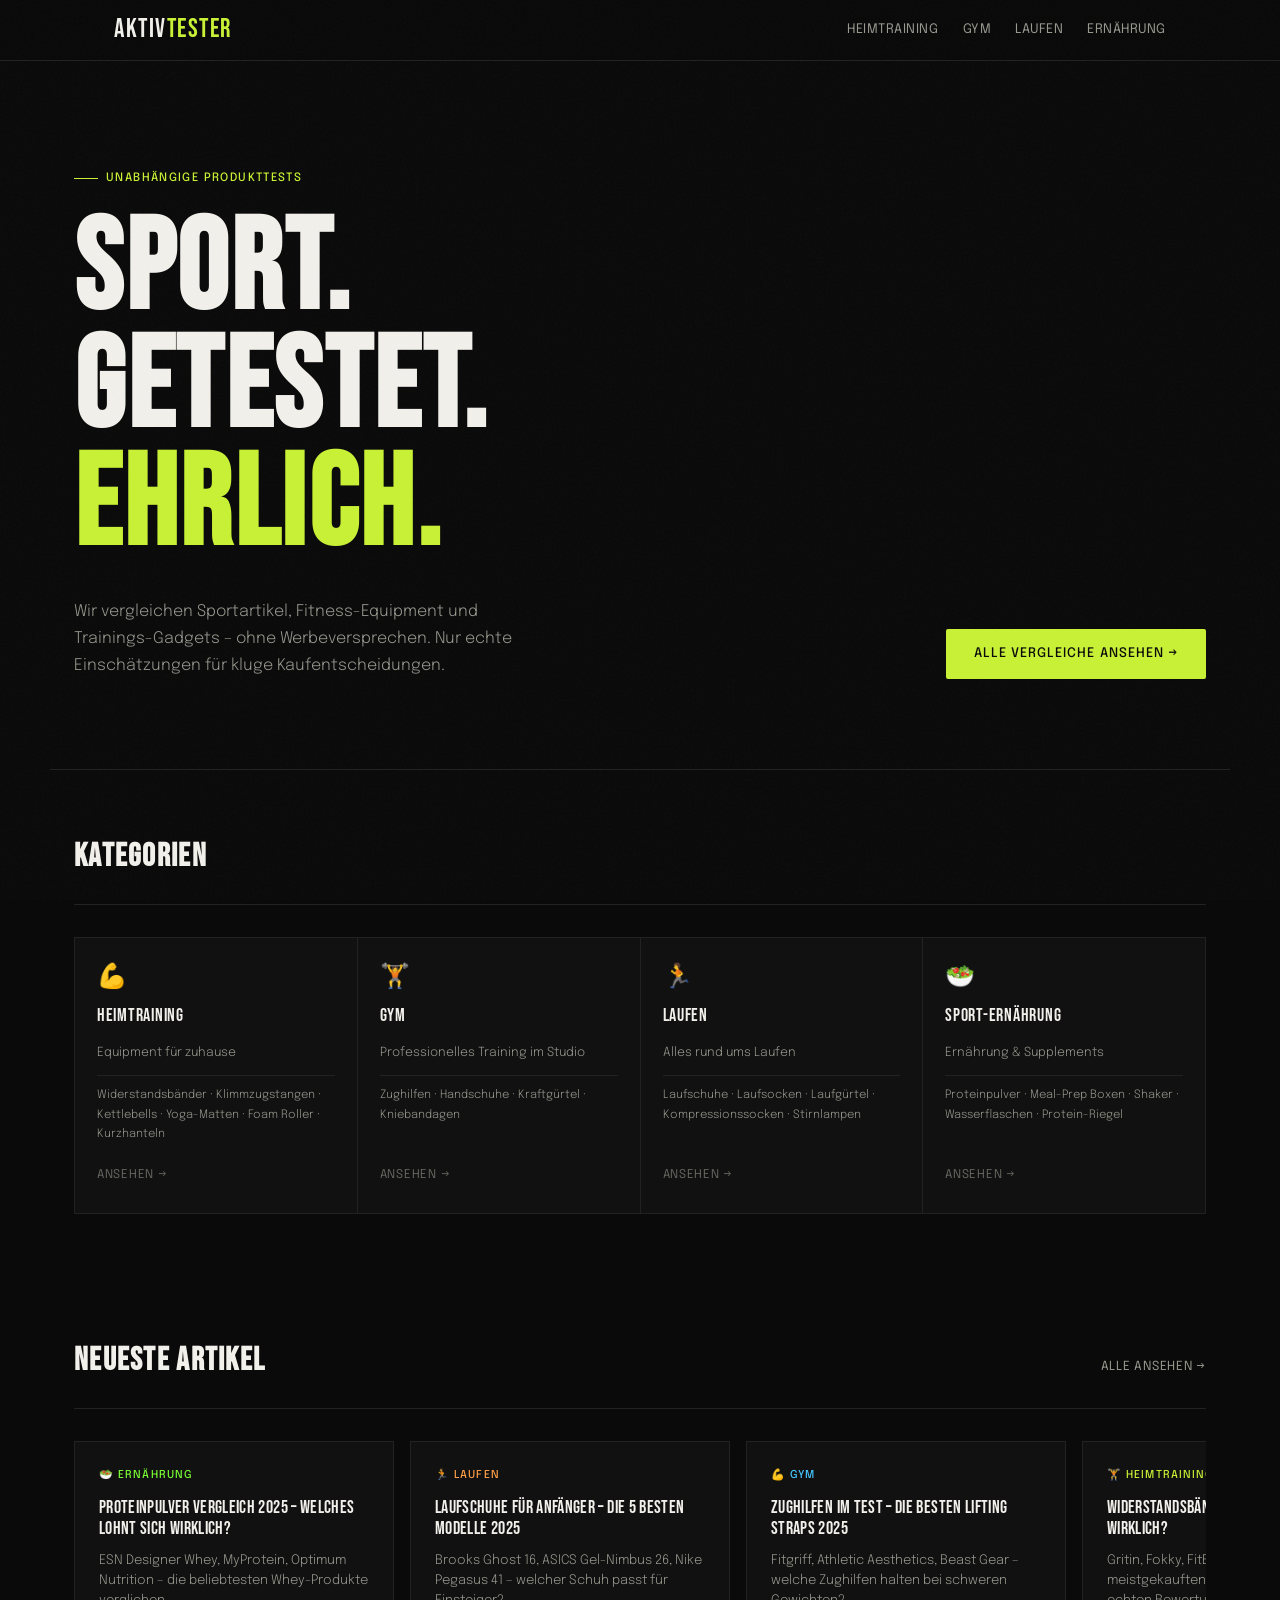
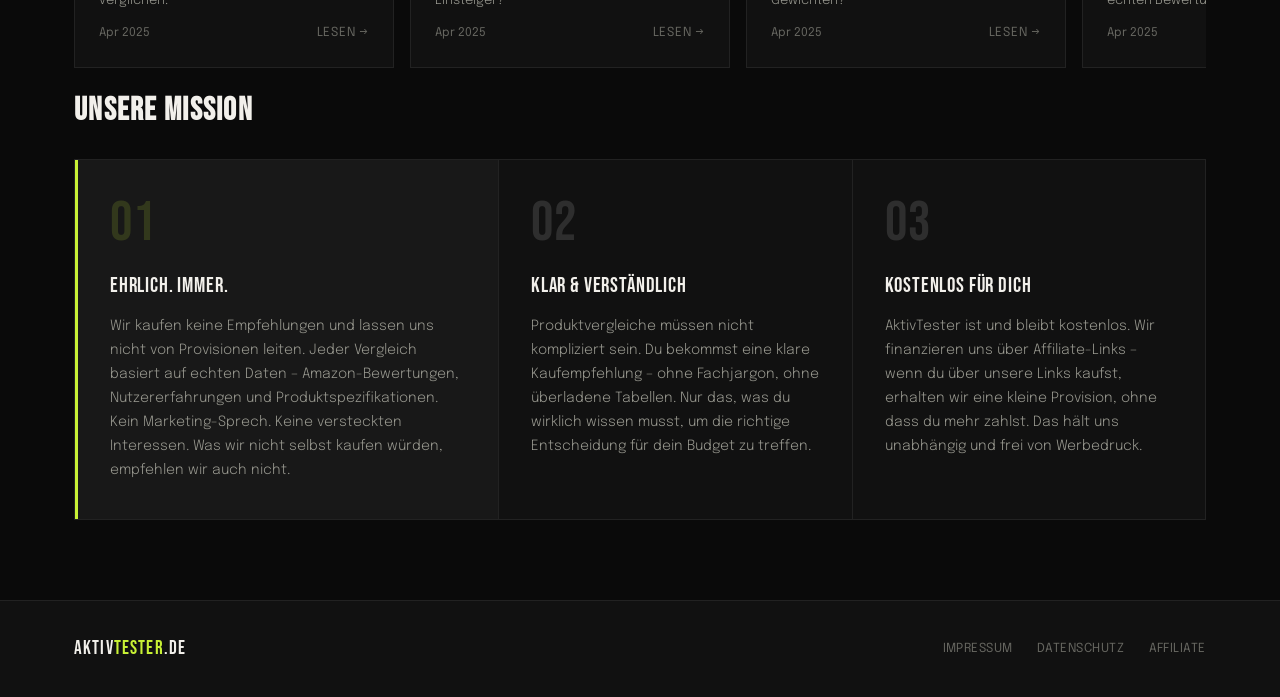
==== commit 9bd68c6f: "Update index.html" ====
--- a/index.html
+++ b/index.html
@@ -180,11 +180,6 @@
       color: var(--accent);
     }
 
-    .cat-soon {
-      color: var(--muted);
-      opacity: 1;
-    }
-
     /* MISSION */
     .mission {
       max-width: 1180px;
@@ -380,7 +375,7 @@
       </a>
 
       <!-- Gym – noch keine Artikel -->
-      <a href="gym/index.html" class="cat-card cat-soon">
+      <a href="gym/index.html" class="cat-card">
         <div class="cat-icon">🏋️</div>
         <div class="cat-name">Gym</div>
         <div class="cat-desc">Professionelles Training im Studio</div>
@@ -391,7 +386,7 @@
       </a>
 
       <!-- Laufen – noch keine Artikel -->
-      <a href="laufen/index.html" class="cat-card cat-soon">
+      <a href="laufen/index.html" class="cat-card">
         <div class="cat-icon">🏃</div>
         <div class="cat-name">Laufen</div>
         <div class="cat-desc">Alles rund ums Laufen</div>
@@ -402,7 +397,7 @@
       </a>
 
       <!-- Ernährung – noch keine Artikel -->
-      <a href="ernaehrung/index.html" class="cat-card cat-soon">
+      <a href="ernaehrung/index.html" class="cat-card">
         <div class="cat-icon">🥗</div>
         <div class="cat-name">Sport-Ernährung</div>
         <div class="cat-desc">Ernährung & Supplements</div>
@@ -415,6 +410,97 @@
     </div>
   </div>
 
+  <!-- NEUESTE ARTIKEL -->
+  <div class="section" style="padding-bottom: 0;">
+    <div class="section-top">
+      <h2 class="section-heading">Neueste Artikel</h2>
+      <a href="vergleiche/index.html"
+        style="font-size:0.78rem;color:var(--muted2);letter-spacing:0.06em;text-transform:uppercase;text-decoration:none;transition:color 0.2s;"
+        onmouseover="this.style.color='var(--accent)'" onmouseout="this.style.color='var(--muted2)'">Alle ansehen →</a>
+    </div>
+
+    <div
+      style="display:flex;gap:16px;overflow-x:auto;padding-bottom:16px;scrollbar-width:thin;scrollbar-color:var(--border2) transparent;">
+
+      <!-- Artikel 4 – Neuester -->
+      <a href="ernaehrung/proteinpulver.html"
+        style="min-width:320px;max-width:320px;background:var(--bg2);border:1px solid var(--border);padding:24px;display:flex;flex-direction:column;gap:12px;text-decoration:none;color:inherit;transition:background 0.2s,border-color 0.2s;flex-shrink:0;"
+        onmouseover="this.style.background='var(--bg3)';this.style.borderColor='var(--border2)'"
+        onmouseout="this.style.background='var(--bg2)';this.style.borderColor='var(--border)'">
+        <div style="font-size:0.68rem;font-weight:500;letter-spacing:0.1em;text-transform:uppercase;color:#7aff35;">🥗
+          Ernährung</div>
+        <div
+          style="font-family:'Bebas Neue',sans-serif;font-size:1.1rem;letter-spacing:0.02em;color:var(--text);line-height:1.2;">
+          Proteinpulver Vergleich 2025 – Welches lohnt sich wirklich?</div>
+        <div style="font-size:0.82rem;color:var(--muted2);font-weight:300;line-height:1.5;flex:1;">ESN Designer Whey,
+          MyProtein, Optimum Nutrition – die beliebtesten Whey-Produkte verglichen.</div>
+        <div style="display:flex;justify-content:space-between;align-items:center;margin-top:auto;">
+          <span style="font-size:0.75rem;color:var(--muted);">Apr 2025</span>
+          <span style="font-size:0.78rem;color:var(--muted);text-transform:uppercase;letter-spacing:0.06em;">Lesen
+            →</span>
+        </div>
+      </a>
+
+      <!-- Artikel 3 -->
+      <a href="laufen/laufschuhe-anfaenger.html"
+        style="min-width:320px;max-width:320px;background:var(--bg2);border:1px solid var(--border);padding:24px;display:flex;flex-direction:column;gap:12px;text-decoration:none;color:inherit;transition:background 0.2s,border-color 0.2s;flex-shrink:0;"
+        onmouseover="this.style.background='var(--bg3)';this.style.borderColor='var(--border2)'"
+        onmouseout="this.style.background='var(--bg2)';this.style.borderColor='var(--border)'">
+        <div style="font-size:0.68rem;font-weight:500;letter-spacing:0.1em;text-transform:uppercase;color:#ff9f47;">🏃
+          Laufen</div>
+        <div
+          style="font-family:'Bebas Neue',sans-serif;font-size:1.1rem;letter-spacing:0.02em;color:var(--text);line-height:1.2;">
+          Laufschuhe für Anfänger – Die 5 besten Modelle 2025</div>
+        <div style="font-size:0.82rem;color:var(--muted2);font-weight:300;line-height:1.5;flex:1;">Brooks Ghost 16,
+          ASICS Gel-Nimbus 26, Nike Pegasus 41 – welcher Schuh passt für Einsteiger?</div>
+        <div style="display:flex;justify-content:space-between;align-items:center;margin-top:auto;">
+          <span style="font-size:0.75rem;color:var(--muted);">Apr 2025</span>
+          <span style="font-size:0.78rem;color:var(--muted);text-transform:uppercase;letter-spacing:0.06em;">Lesen
+            →</span>
+        </div>
+      </a>
+
+      <!-- Artikel 2 -->
+      <a href="gym/zughilfen.html"
+        style="min-width:320px;max-width:320px;background:var(--bg2);border:1px solid var(--border);padding:24px;display:flex;flex-direction:column;gap:12px;text-decoration:none;color:inherit;transition:background 0.2s,border-color 0.2s;flex-shrink:0;"
+        onmouseover="this.style.background='var(--bg3)';this.style.borderColor='var(--border2)'"
+        onmouseout="this.style.background='var(--bg2)';this.style.borderColor='var(--border)'">
+        <div style="font-size:0.68rem;font-weight:500;letter-spacing:0.1em;text-transform:uppercase;color:#47c8ff;">💪
+          Gym</div>
+        <div
+          style="font-family:'Bebas Neue',sans-serif;font-size:1.1rem;letter-spacing:0.02em;color:var(--text);line-height:1.2;">
+          Zughilfen im Test – Die besten Lifting Straps 2025</div>
+        <div style="font-size:0.82rem;color:var(--muted2);font-weight:300;line-height:1.5;flex:1;">Fitgriff, Athletic
+          Aesthetics, Beast Gear – welche Zughilfen halten bei schweren Gewichten?</div>
+        <div style="display:flex;justify-content:space-between;align-items:center;margin-top:auto;">
+          <span style="font-size:0.75rem;color:var(--muted);">Apr 2025</span>
+          <span style="font-size:0.78rem;color:var(--muted);text-transform:uppercase;letter-spacing:0.06em;">Lesen
+            →</span>
+        </div>
+      </a>
+
+      <!-- Artikel 1 – Ältester -->
+      <a href="heimtraining/widerstandsbaender.html"
+        style="min-width:320px;max-width:320px;background:var(--bg2);border:1px solid var(--border);padding:24px;display:flex;flex-direction:column;gap:12px;text-decoration:none;color:inherit;transition:background 0.2s,border-color 0.2s;flex-shrink:0;"
+        onmouseover="this.style.background='var(--bg3)';this.style.borderColor='var(--border2)'"
+        onmouseout="this.style.background='var(--bg2)';this.style.borderColor='var(--border)'">
+        <div
+          style="font-size:0.68rem;font-weight:500;letter-spacing:0.1em;text-transform:uppercase;color:var(--accent);">
+          🏋️ Heimtraining</div>
+        <div
+          style="font-family:'Bebas Neue',sans-serif;font-size:1.1rem;letter-spacing:0.02em;color:var(--text);line-height:1.2;">
+          Widerstandsbänder Sets – Welches hält wirklich?</div>
+        <div style="font-size:0.82rem;color:var(--muted2);font-weight:300;line-height:1.5;flex:1;">Gritin, Fokky,
+          FitBeast – die 7 meistgekauften Sets auf Amazon.de mit echten Bewertungen.</div>
+        <div style="display:flex;justify-content:space-between;align-items:center;margin-top:auto;">
+          <span style="font-size:0.75rem;color:var(--muted);">Apr 2025</span>
+          <span style="font-size:0.78rem;color:var(--muted);text-transform:uppercase;letter-spacing:0.06em;">Lesen
+            →</span>
+        </div>
+      </a>
+
+    </div>
+  </div>
   <!-- MISSION -->
   <div class="mission">
     <div class="mission-top">
